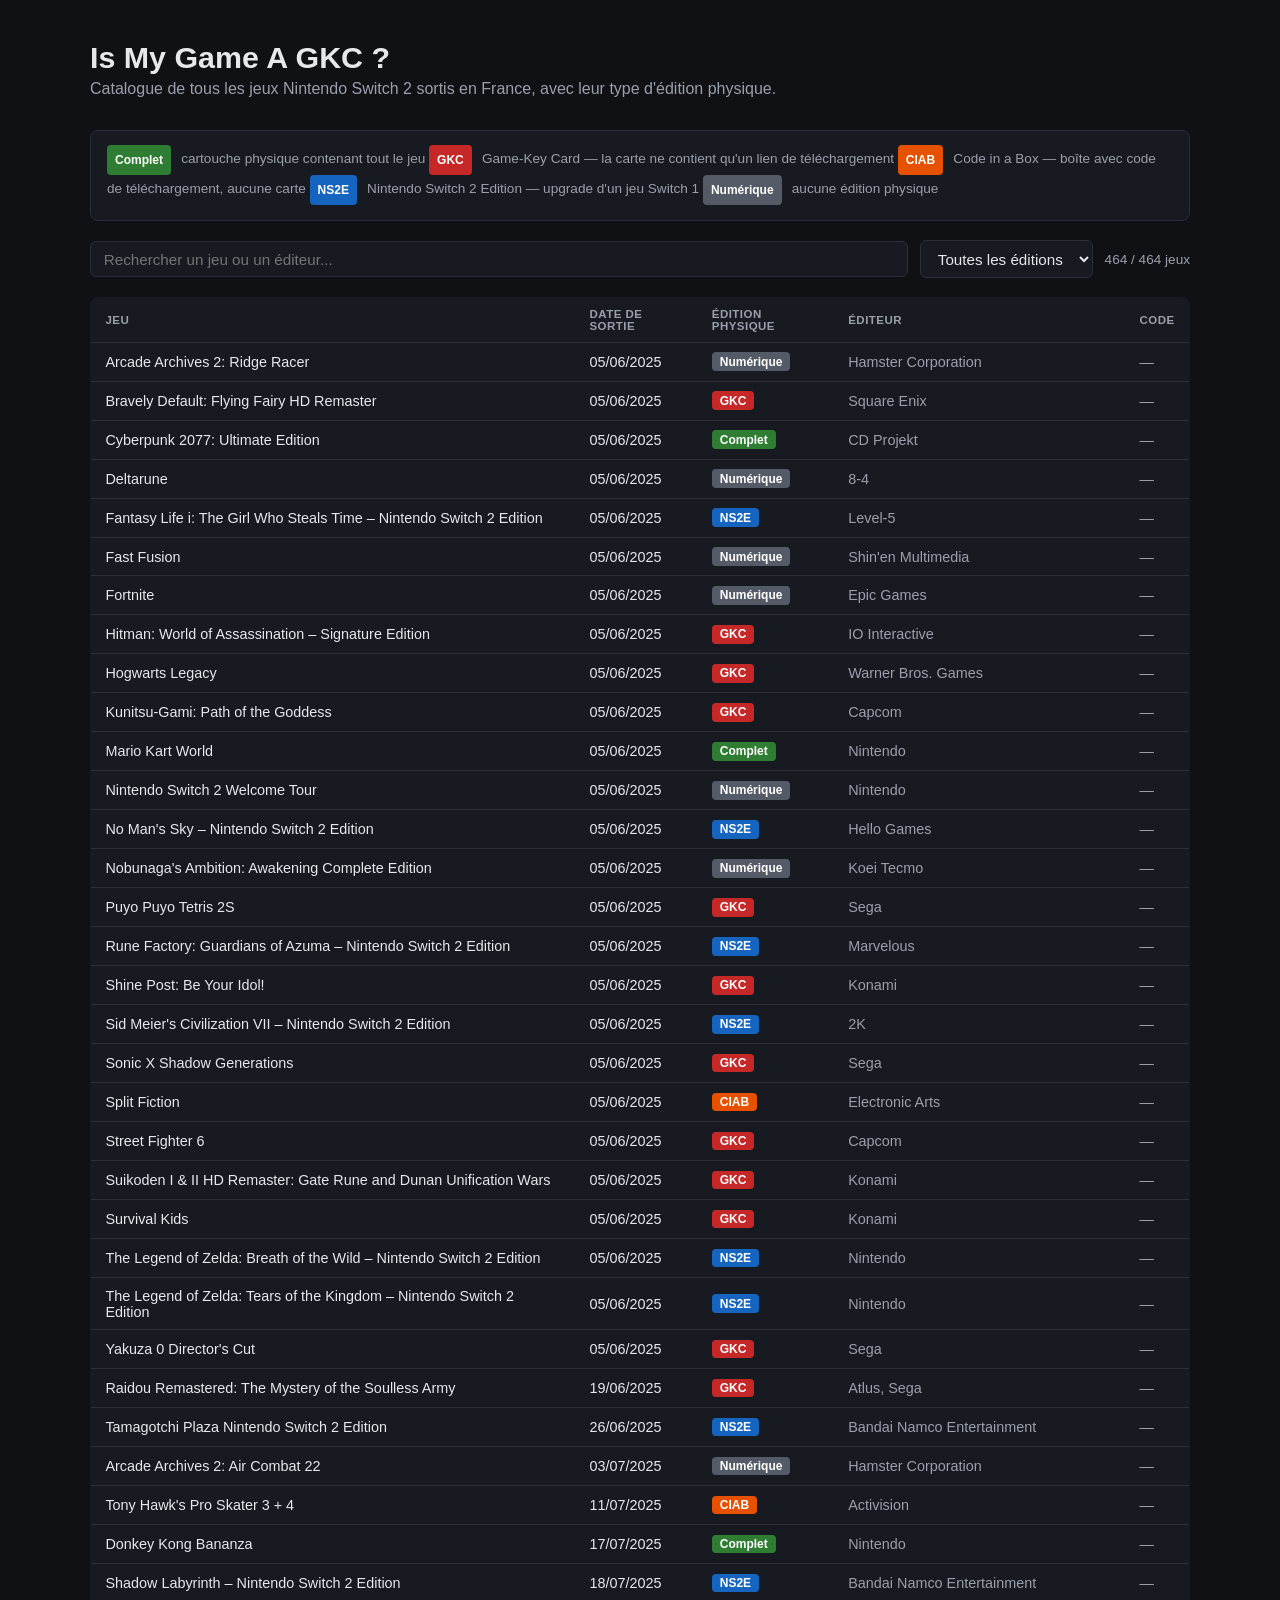
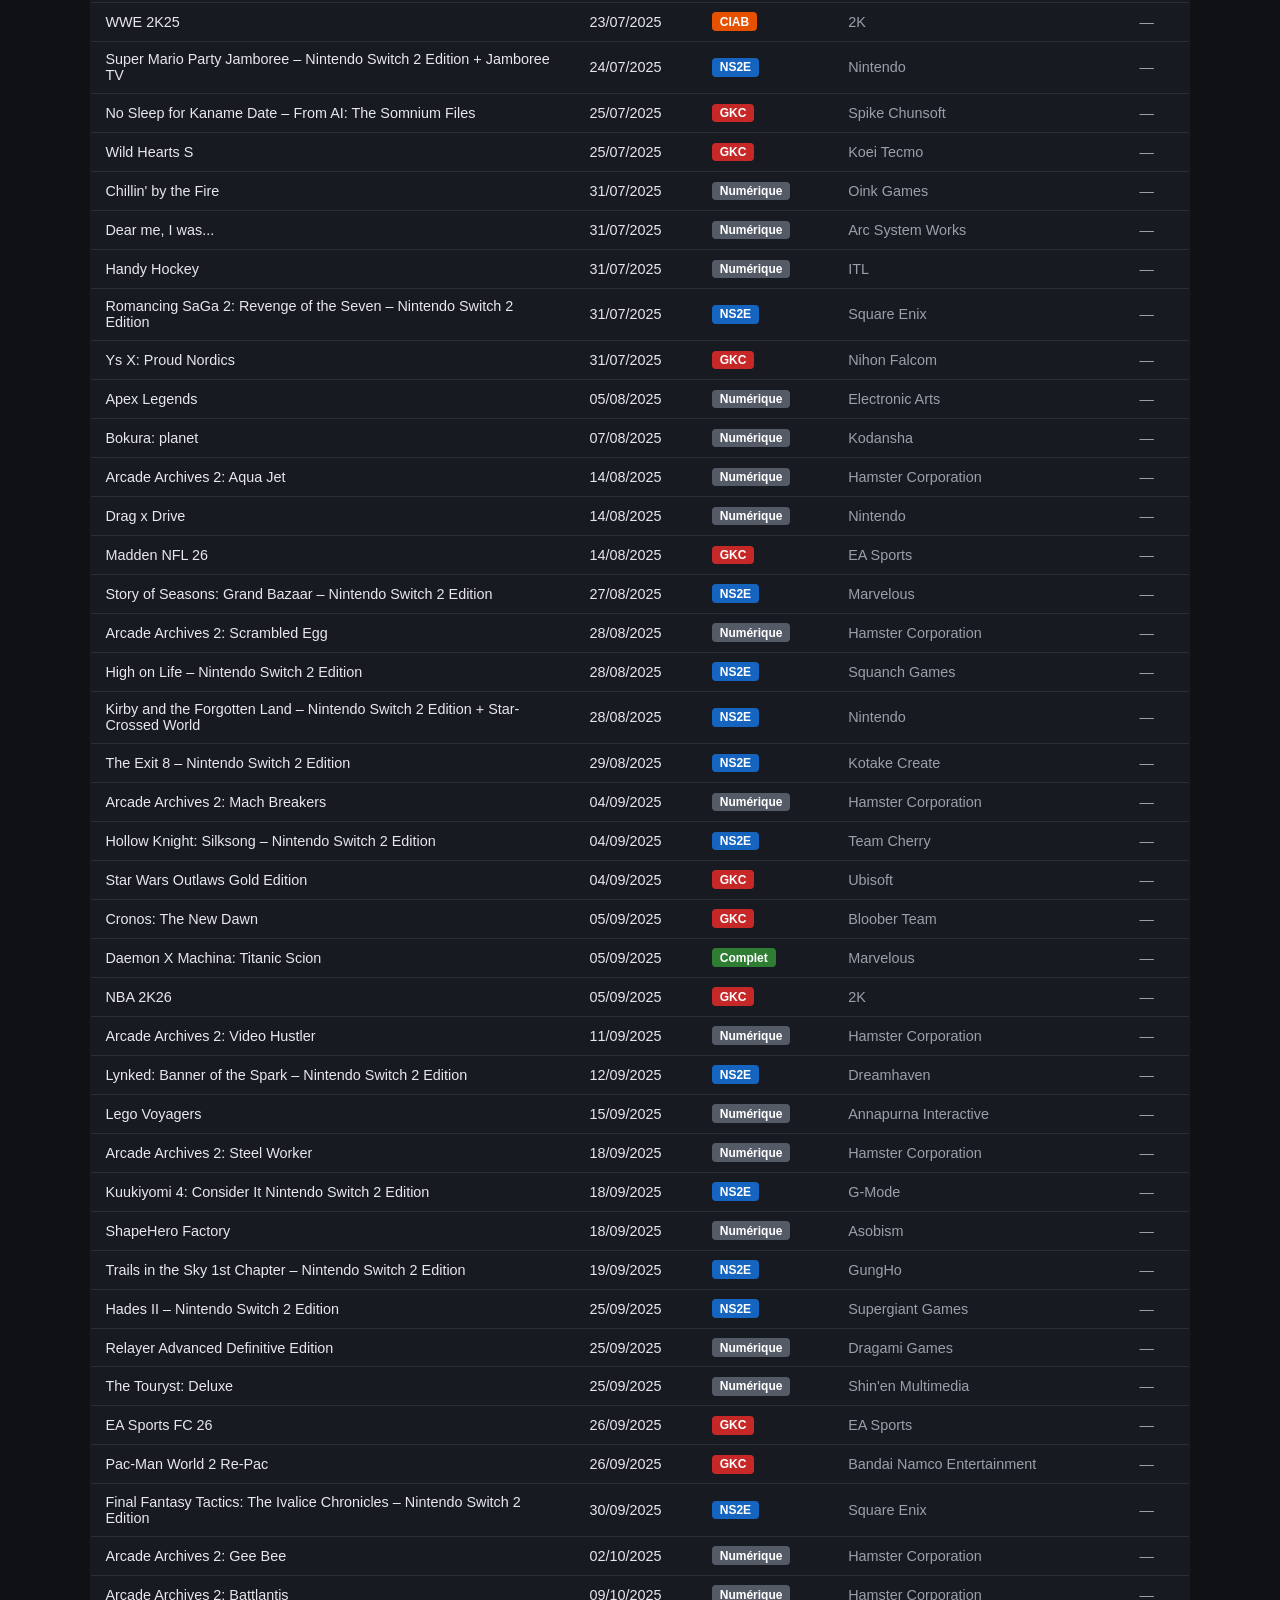
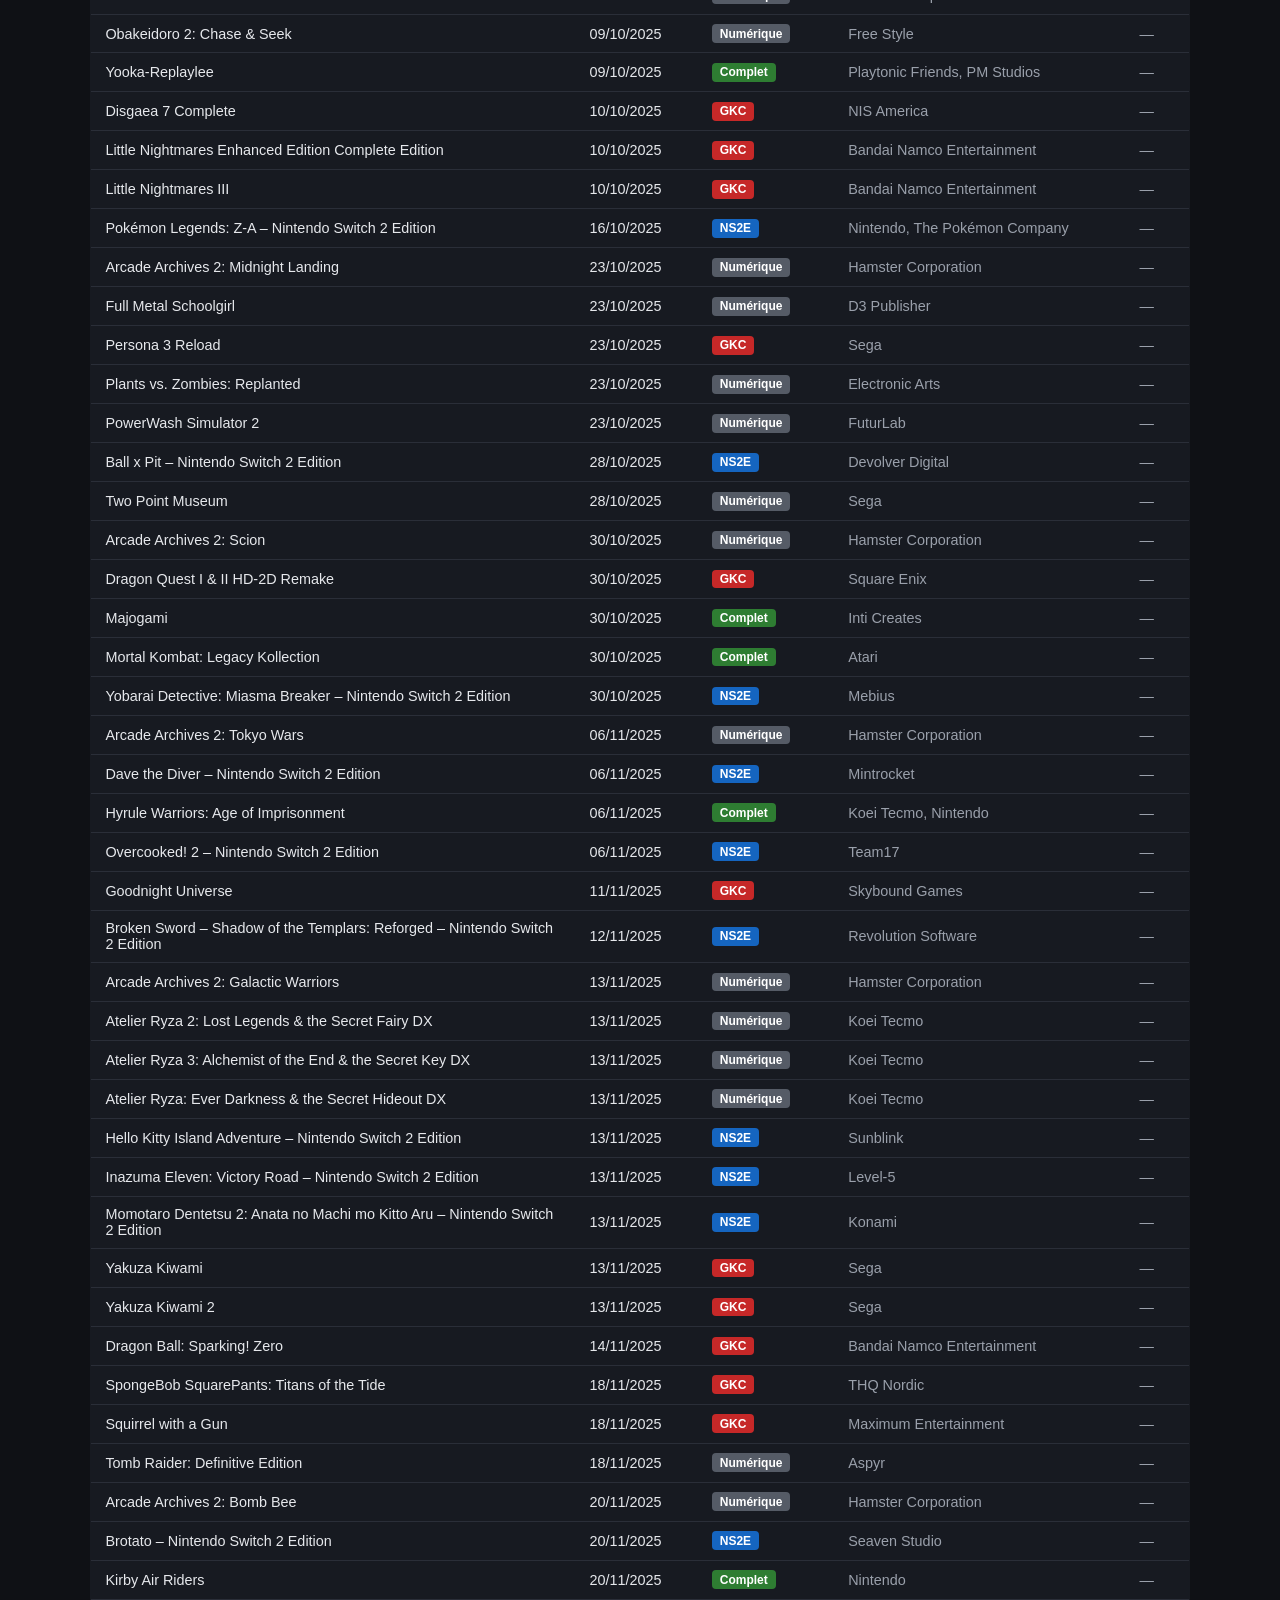
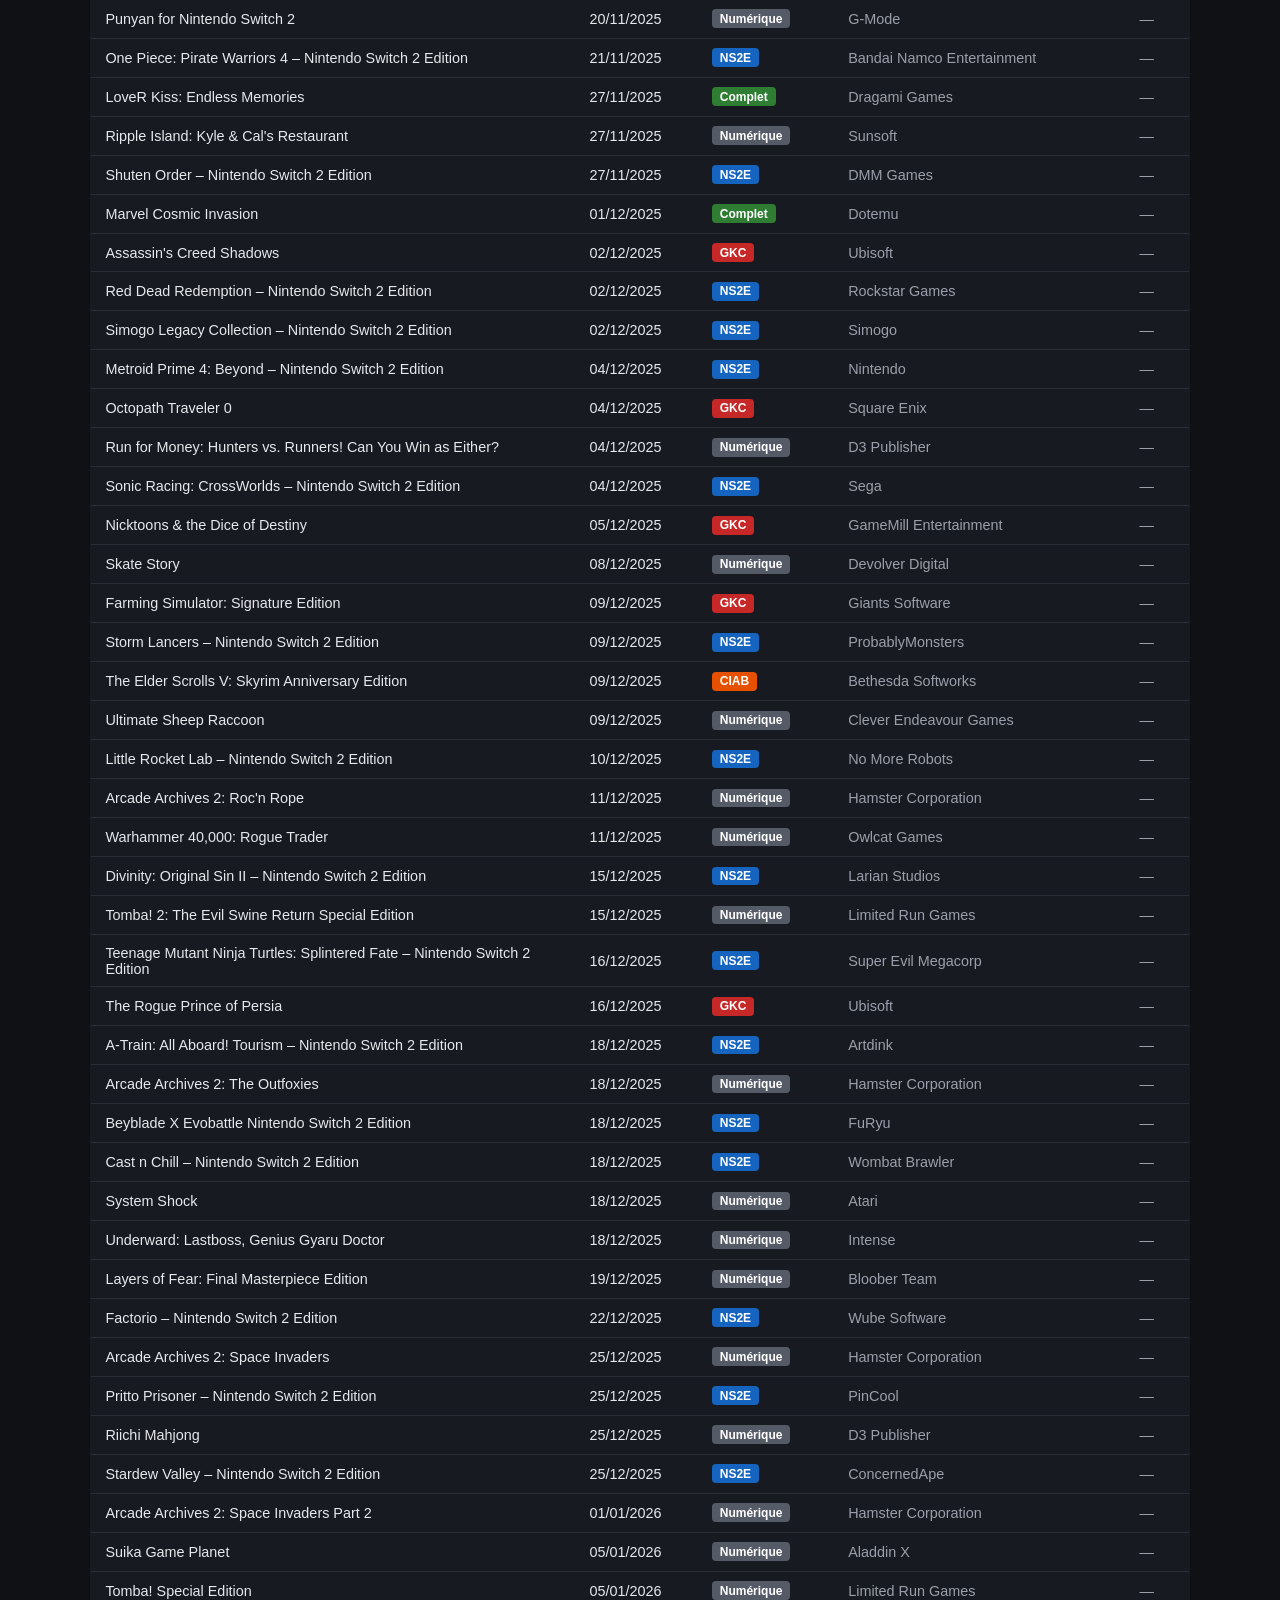
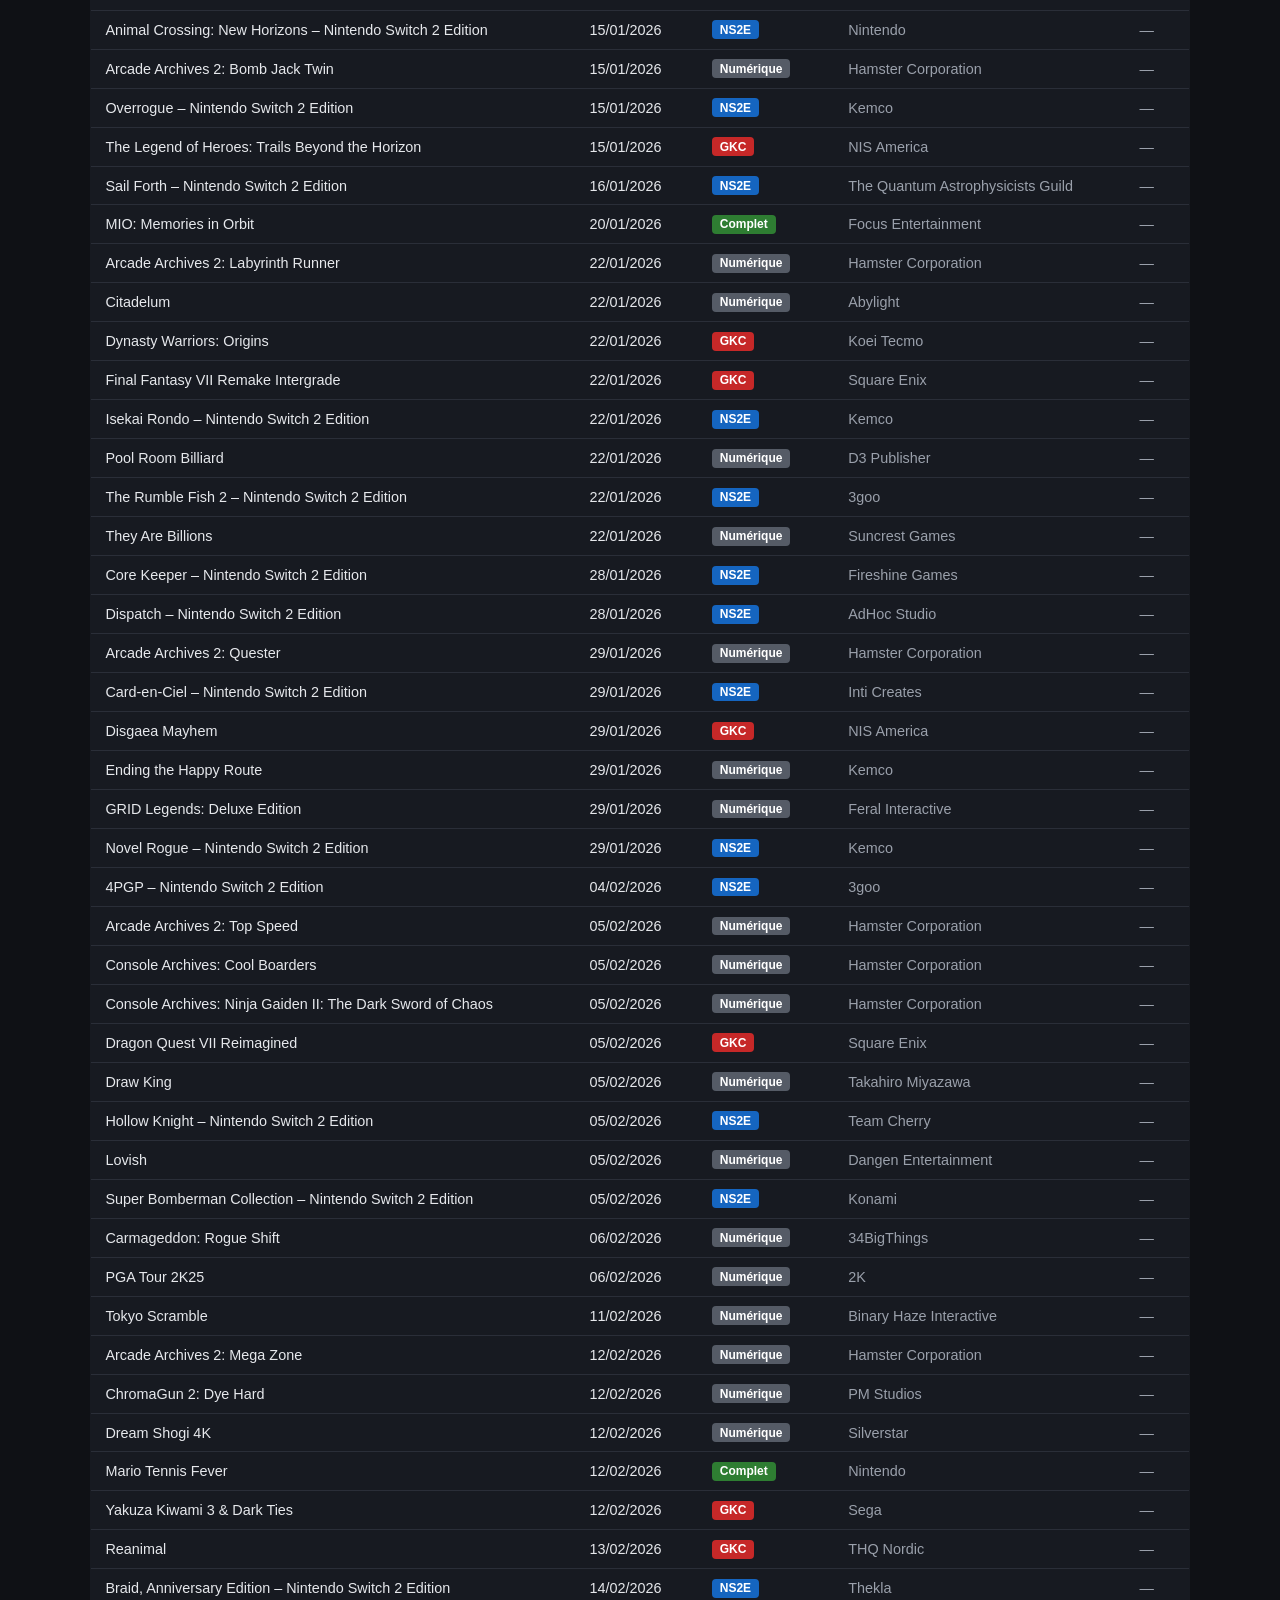
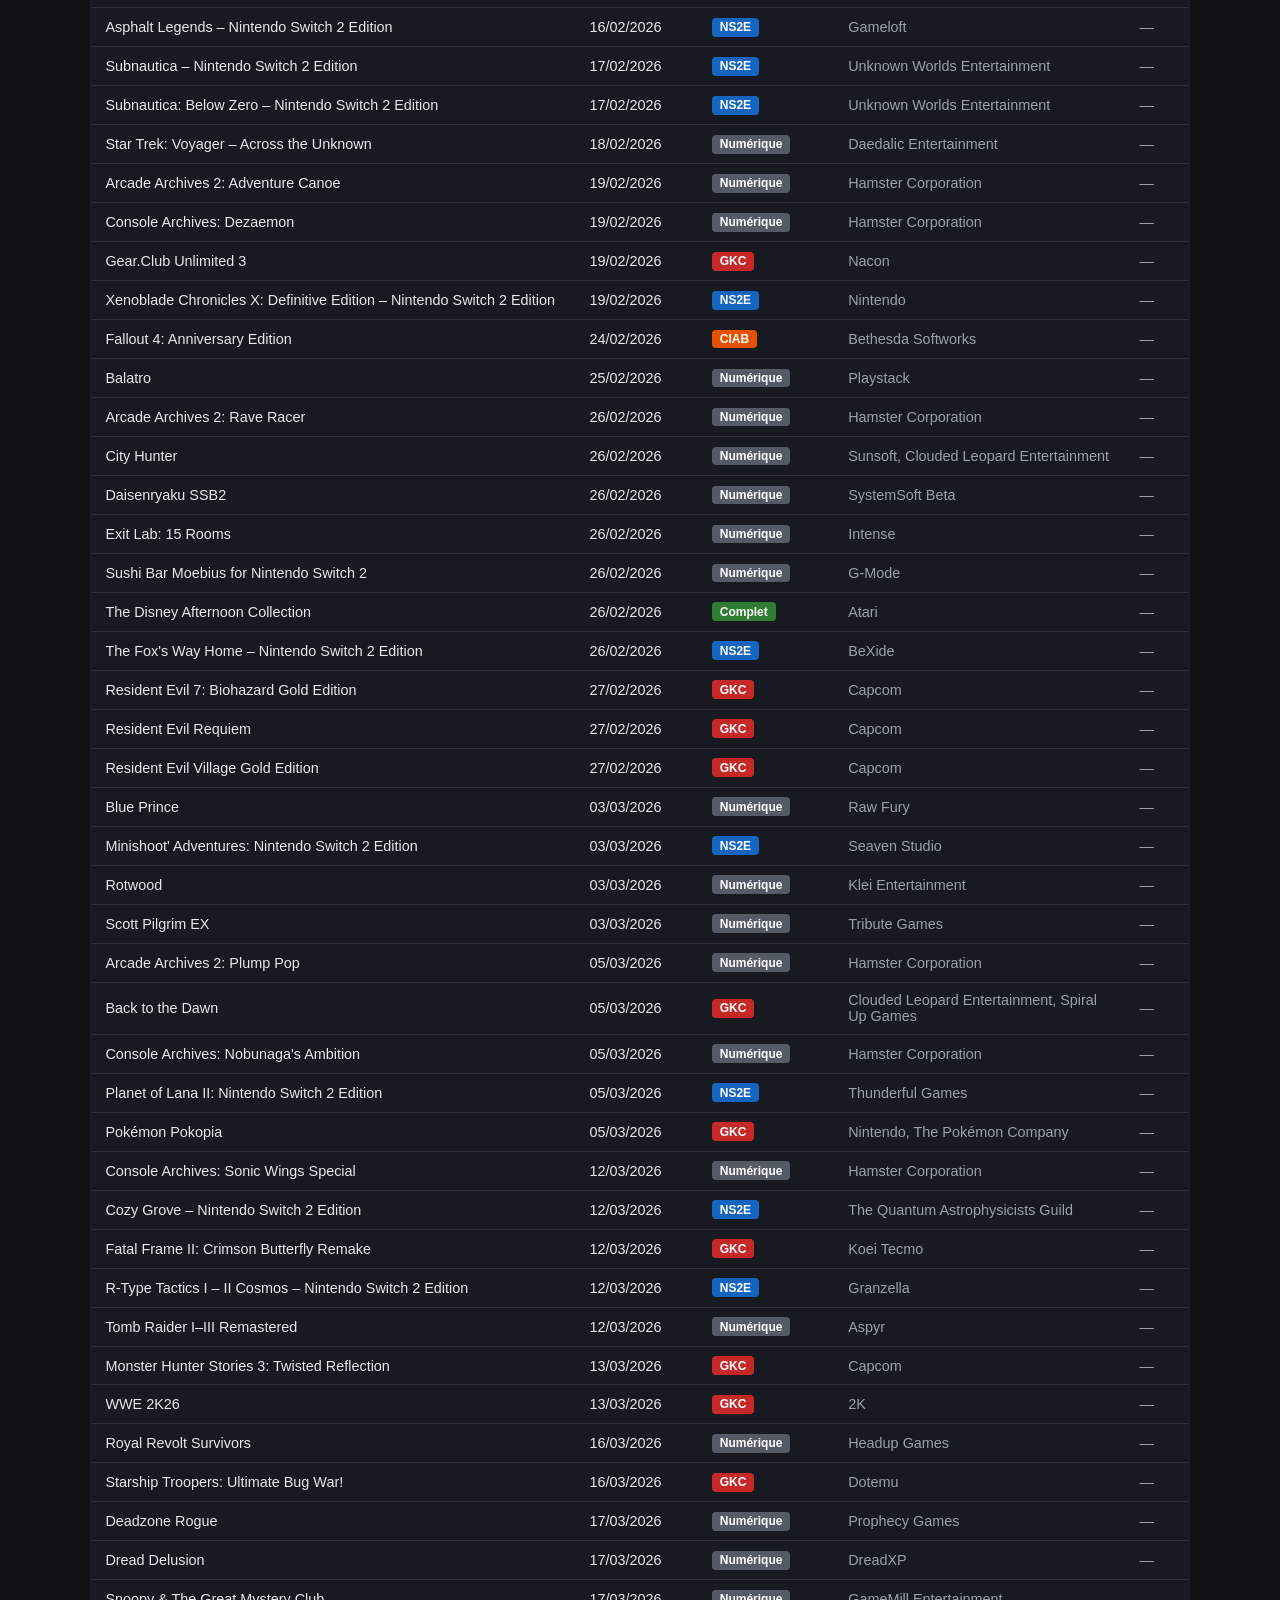
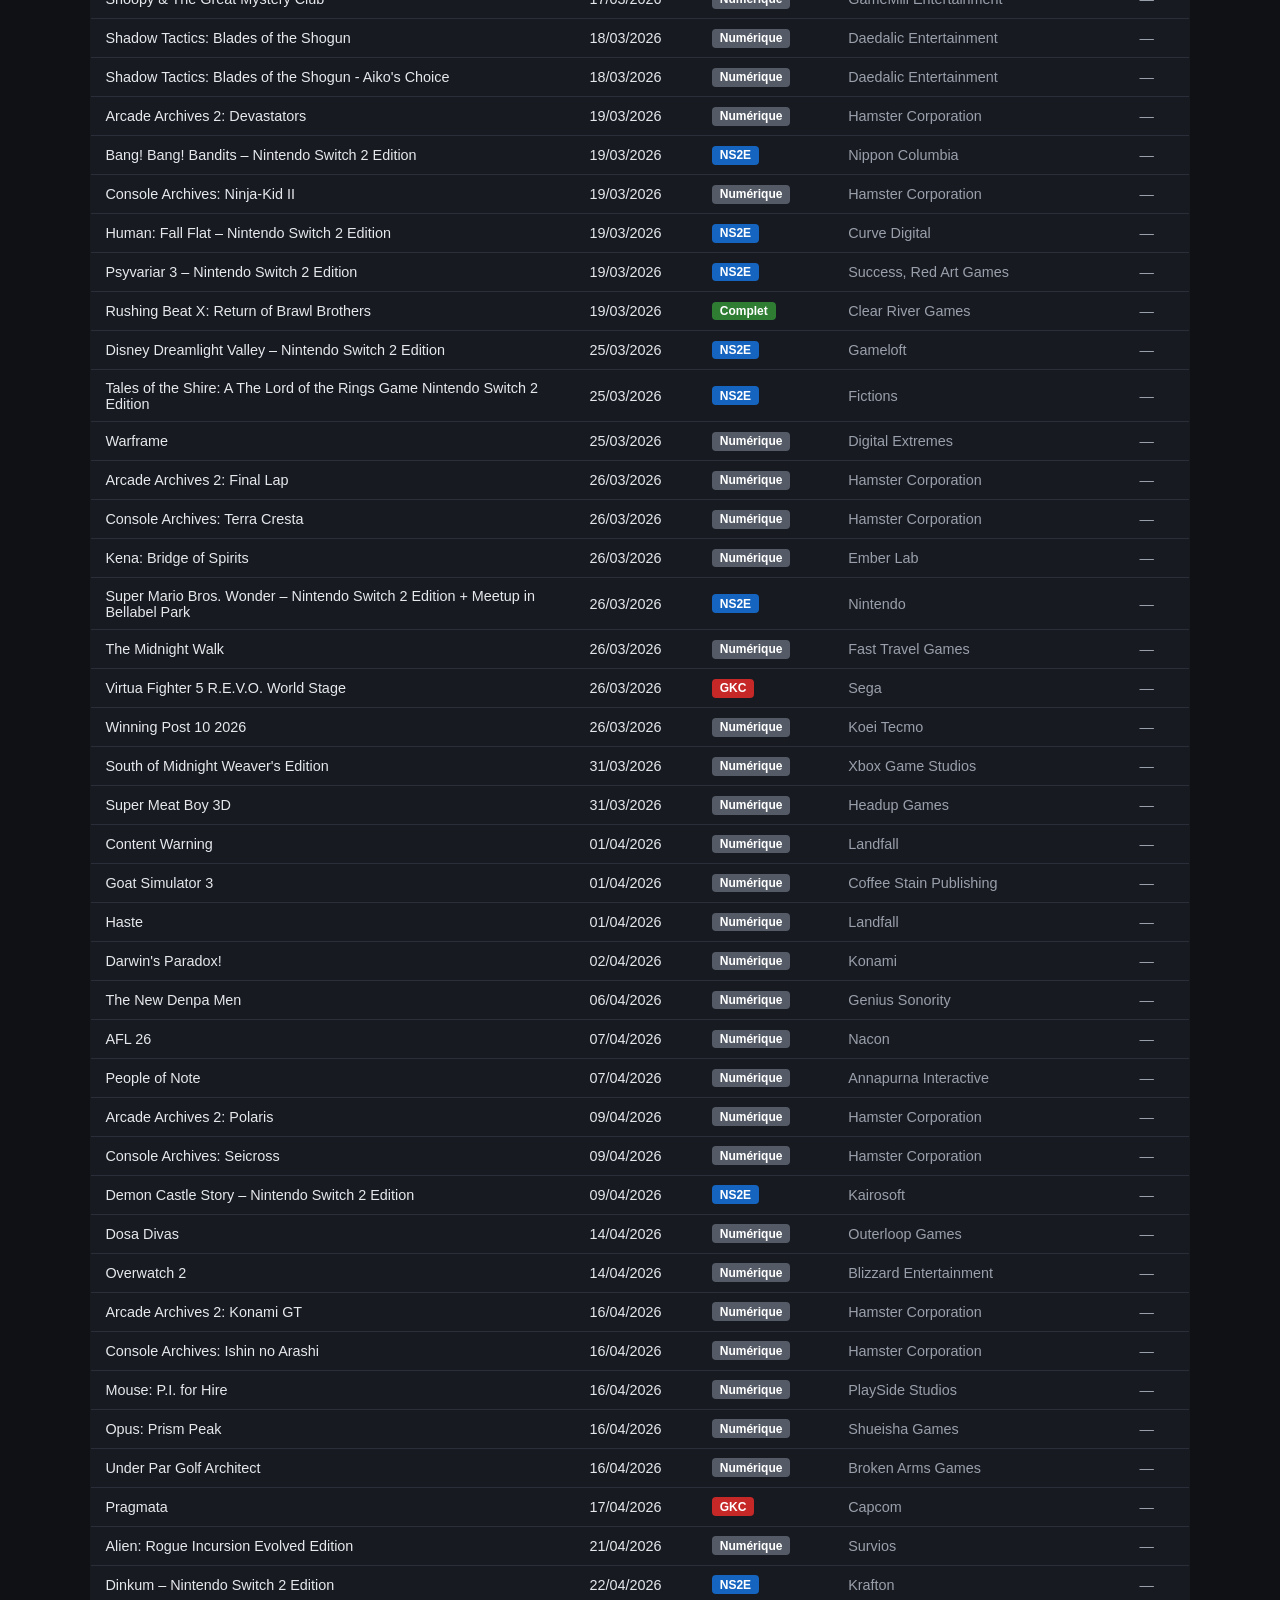
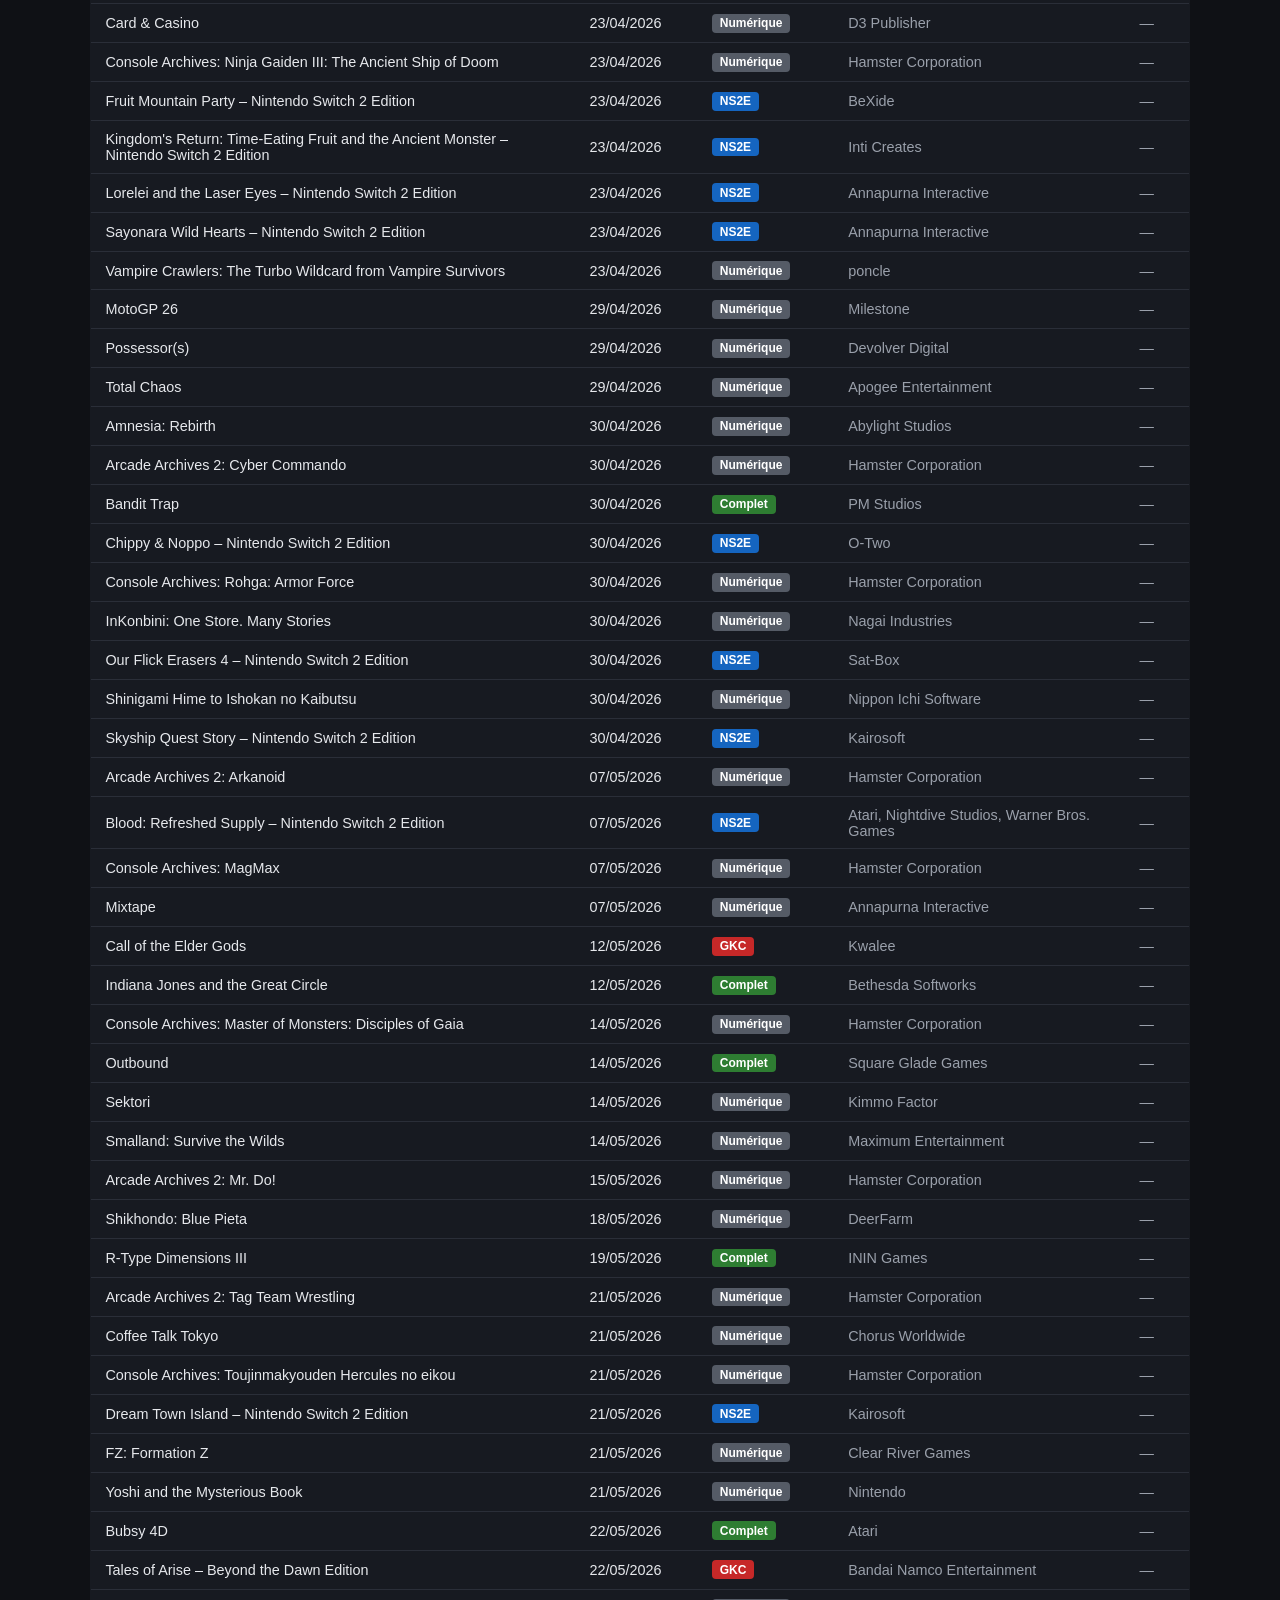
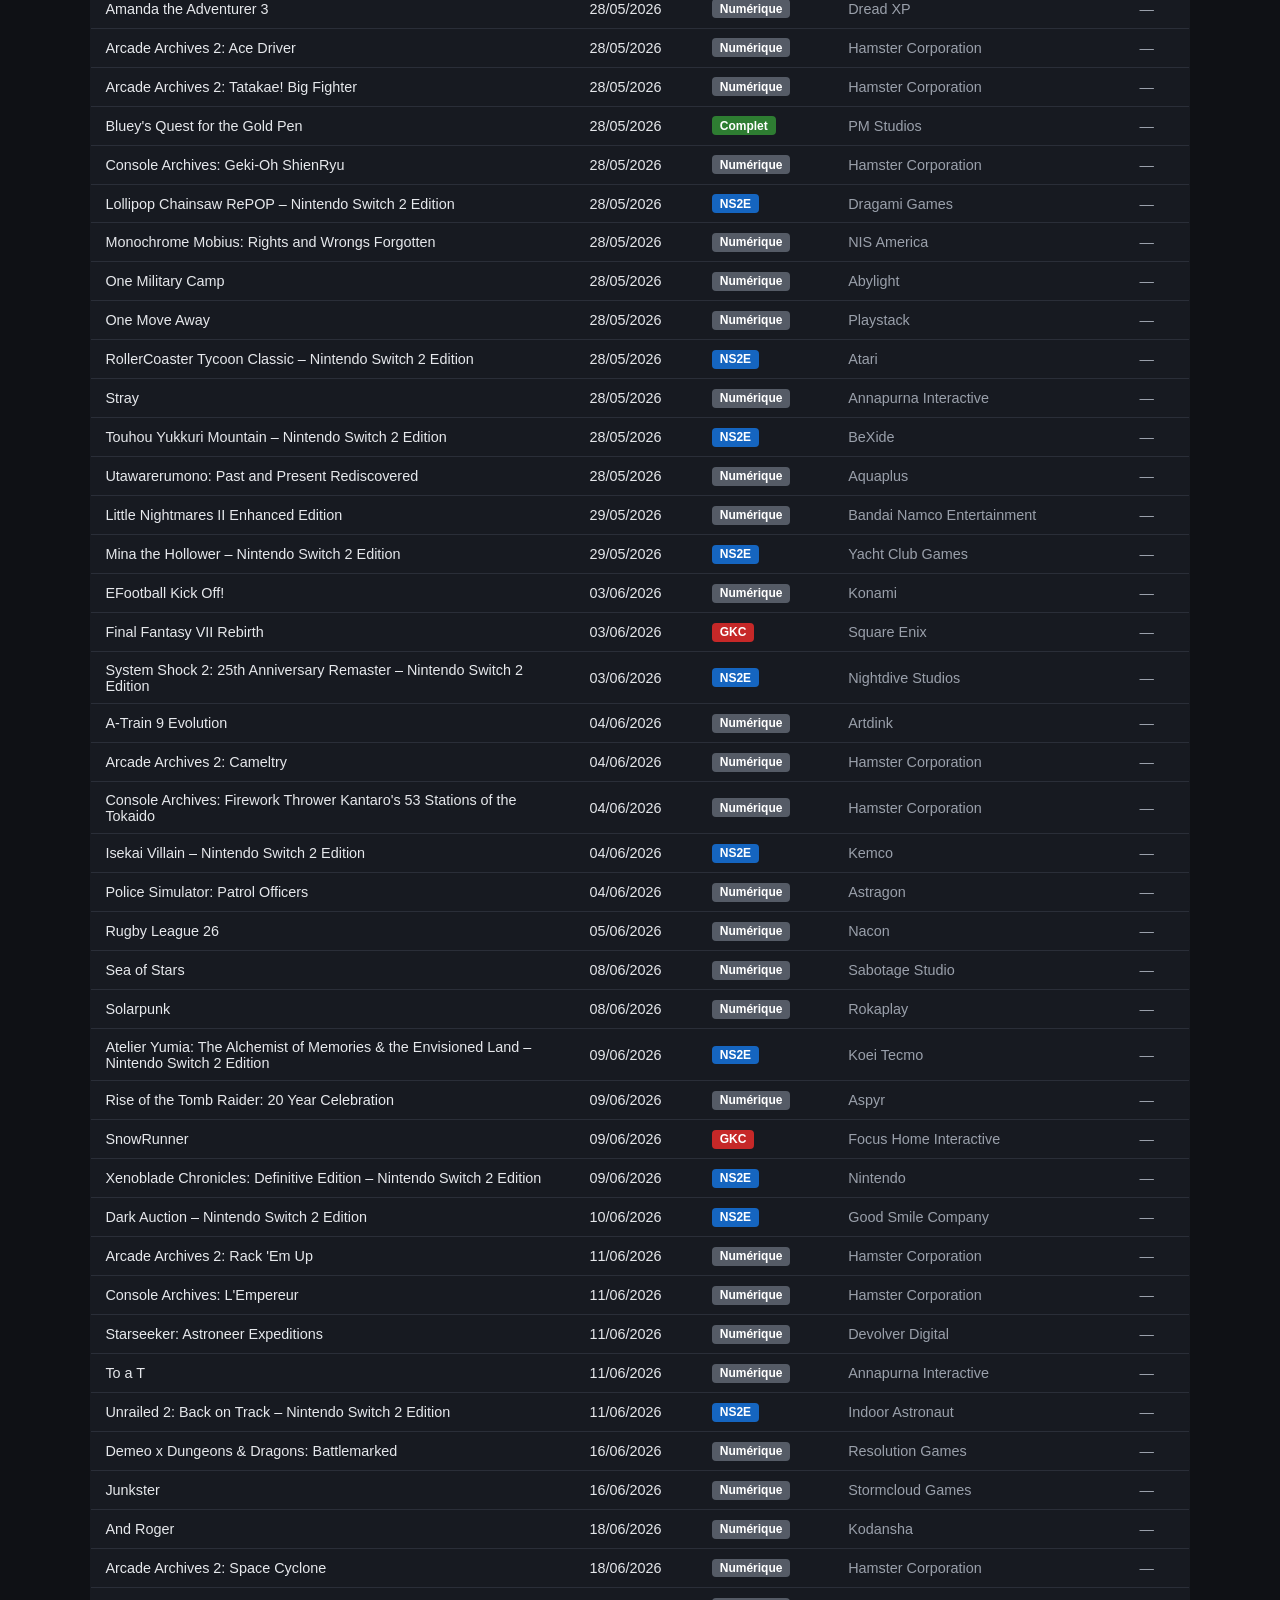
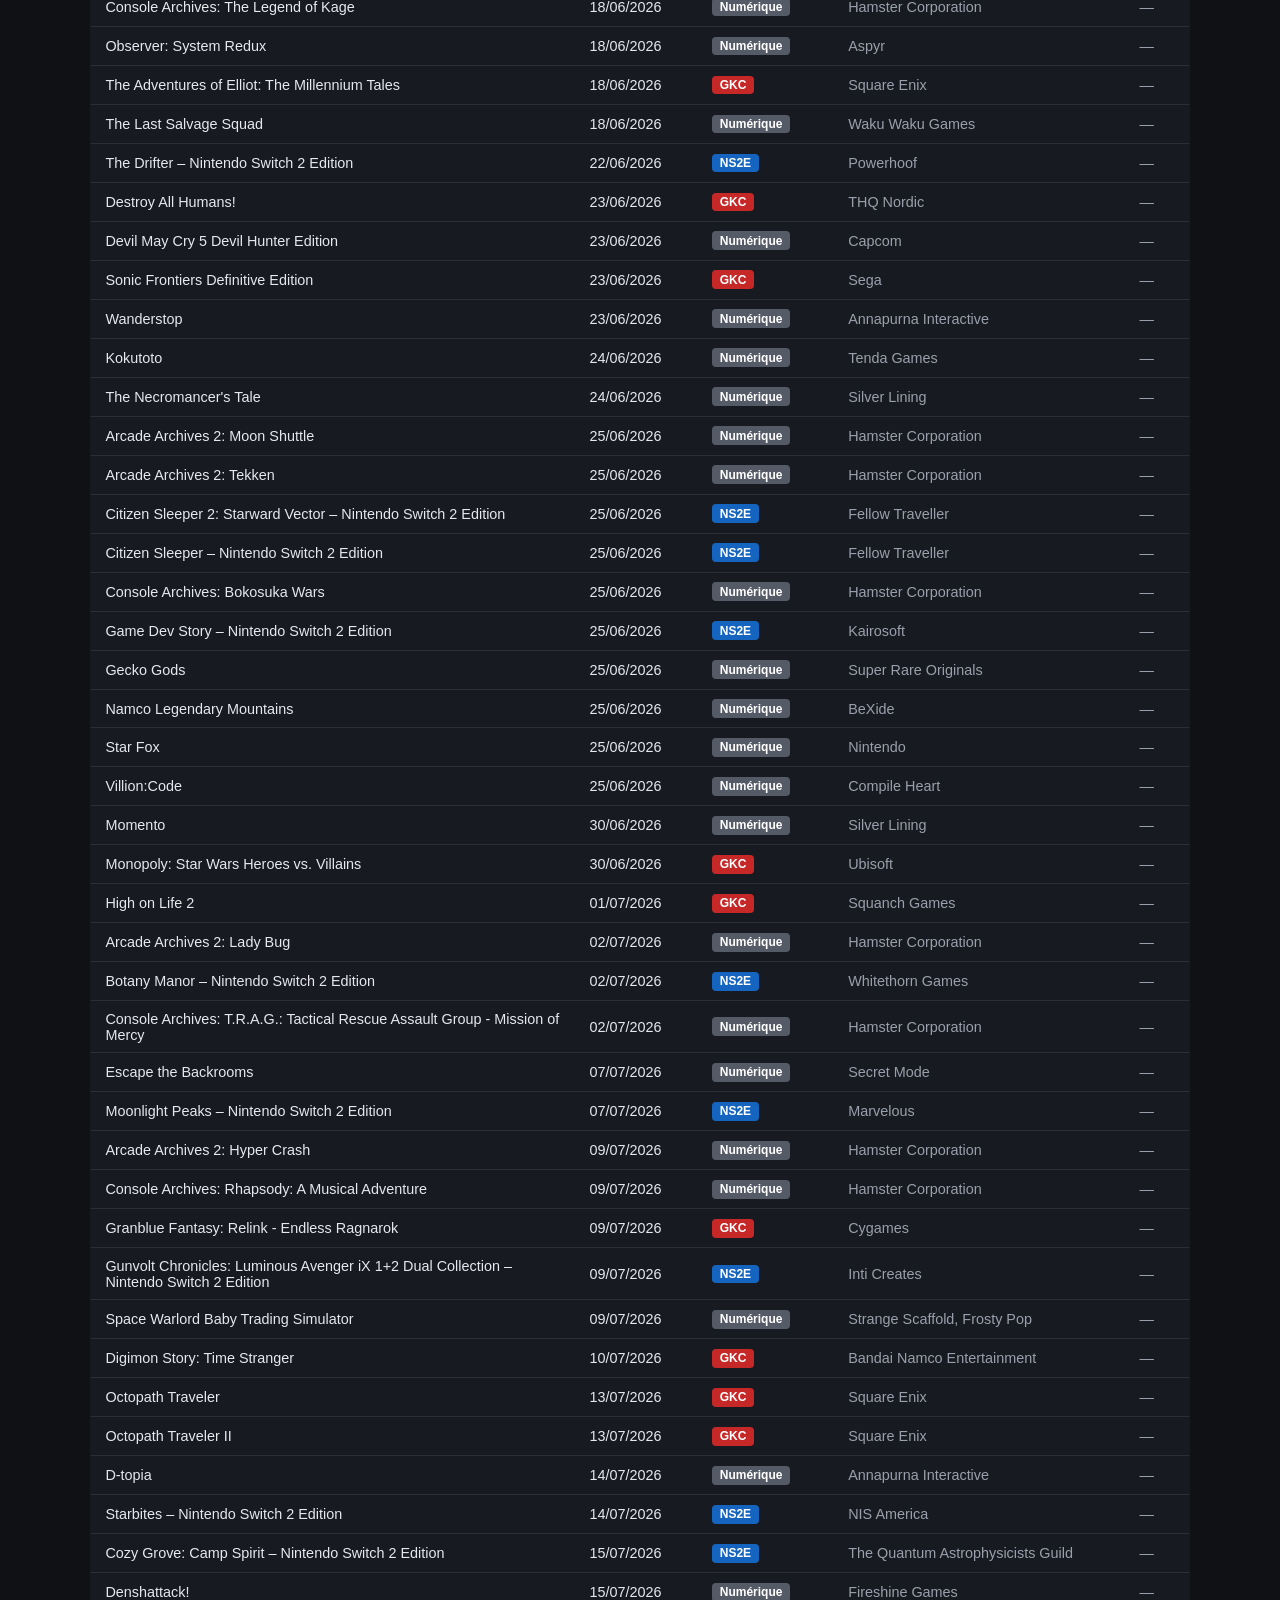
==== index.html @ 184ce8d7 "Add Switch 2 France game catalog site Static site listing all 464 Nintendo Switch 2 games released i" ====
<!DOCTYPE html>
<html lang="fr">
<head>
<meta charset="UTF-8">
<meta name="viewport" content="width=device-width, initial-scale=1.0">
<title>Is My Game A GKC ? — Catalogue Switch 2 (France)</title>
<link rel="stylesheet" href="style.css">
</head>
<body>
<header>
  <h1>Is My Game A GKC ?</h1>
  <p class="subtitle">Catalogue de tous les jeux Nintendo Switch 2 sortis en France, avec leur type d'édition physique.</p>
</header>

<section class="legend">
  <span class="badge badge-complet">Complet</span> cartouche physique contenant tout le jeu
  <span class="badge badge-gkc">GKC</span> Game-Key Card — la carte ne contient qu'un lien de téléchargement
  <span class="badge badge-ciab">CIAB</span> Code in a Box — boîte avec code de téléchargement, aucune carte
  <span class="badge badge-ns2e">NS2E</span> Nintendo Switch 2 Edition — upgrade d'un jeu Switch 1
  <span class="badge badge-numerique">Numérique</span> aucune édition physique
</section>

<section class="controls">
  <input type="search" id="search" placeholder="Rechercher un jeu ou un éditeur...">
  <select id="filter-edition">
    <option value="">Toutes les éditions</option>
    <option value="Complet">Complet</option>
    <option value="GKC">GKC</option>
    <option value="CIAB">CIAB</option>
    <option value="NS2E">NS2E</option>
    <option value="Numerique">Numérique</option>
  </select>
  <span id="result-count" class="result-count"></span>
</section>

<table id="games-table">
  <thead>
    <tr>
      <th data-key="nom">Jeu</th>
      <th data-key="date_sortie">Date de sortie</th>
      <th data-key="edition_physique">Édition physique</th>
      <th data-key="editeur">Éditeur</th>
      <th data-key="code">Code</th>
    </tr>
  </thead>
  <tbody id="games-body"></tbody>
</table>

<footer>
  <p id="meta-info"></p>
</footer>

<script src="data/games.js"></script>
<script src="app.js"></script>
</body>
</html>
---- style.css ----
:root {
  --bg: #0f1115;
  --panel: #171a21;
  --border: #2a2e38;
  --text: #e6e8ec;
  --text-dim: #9aa0ab;
  --accent: #e60012;
}

* { box-sizing: border-box; }

body {
  margin: 0;
  padding: 0 1.5rem 3rem;
  background: var(--bg);
  color: var(--text);
  font-family: -apple-system, BlinkMacSystemFont, "Segoe UI", Roboto, sans-serif;
}

header {
  max-width: 1100px;
  margin: 0 auto;
  padding: 2.5rem 0 1rem;
}

h1 {
  margin: 0 0 0.3rem;
  font-size: 1.9rem;
}

.subtitle {
  color: var(--text-dim);
  margin: 0;
}

.legend {
  max-width: 1100px;
  margin: 1rem auto;
  padding: 0.9rem 1rem;
  background: var(--panel);
  border: 1px solid var(--border);
  border-radius: 8px;
  font-size: 0.85rem;
  color: var(--text-dim);
  line-height: 2.1;
}

.badge {
  display: inline-block;
  font-size: 0.75rem;
  font-weight: 600;
  padding: 0.15rem 0.5rem;
  border-radius: 4px;
  margin-right: 0.4rem;
  color: #fff;
}

.badge-complet { background: #2e7d32; }
.badge-gkc { background: #c62828; }
.badge-ciab { background: #e65100; }
.badge-ns2e { background: #1565c0; }
.badge-numerique { background: #555b66; }

.controls {
  max-width: 1100px;
  margin: 1.2rem auto;
  display: flex;
  gap: 0.75rem;
  align-items: center;
  flex-wrap: wrap;
}

#search {
  flex: 1;
  min-width: 220px;
  padding: 0.55rem 0.8rem;
  background: var(--panel);
  border: 1px solid var(--border);
  border-radius: 6px;
  color: var(--text);
  font-size: 0.95rem;
}

#filter-edition {
  padding: 0.55rem 0.8rem;
  background: var(--panel);
  border: 1px solid var(--border);
  border-radius: 6px;
  color: var(--text);
  font-size: 0.95rem;
}

.result-count {
  color: var(--text-dim);
  font-size: 0.85rem;
  margin-left: auto;
}

table {
  max-width: 1100px;
  margin: 0 auto;
  width: 100%;
  border-collapse: collapse;
  background: var(--panel);
  border: 1px solid var(--border);
  border-radius: 8px;
  overflow: hidden;
}

th, td {
  text-align: left;
  padding: 0.6rem 0.9rem;
  border-bottom: 1px solid var(--border);
  font-size: 0.9rem;
}

th {
  cursor: pointer;
  color: var(--text-dim);
  text-transform: uppercase;
  font-size: 0.72rem;
  letter-spacing: 0.04em;
  user-select: none;
  position: sticky;
  top: 0;
  background: var(--panel);
}

th:hover { color: var(--text); }

tbody tr:hover {
  background: rgba(255,255,255,0.03);
}

.cell-code, .cell-editeur {
  color: var(--text-dim);
}

footer {
  max-width: 1100px;
  margin: 1.5rem auto 0;
  color: var(--text-dim);
  font-size: 0.78rem;
  line-height: 1.6;
}

@media (max-width: 700px) {
  .cell-editeur, th[data-key="editeur"] { display: none; }
}
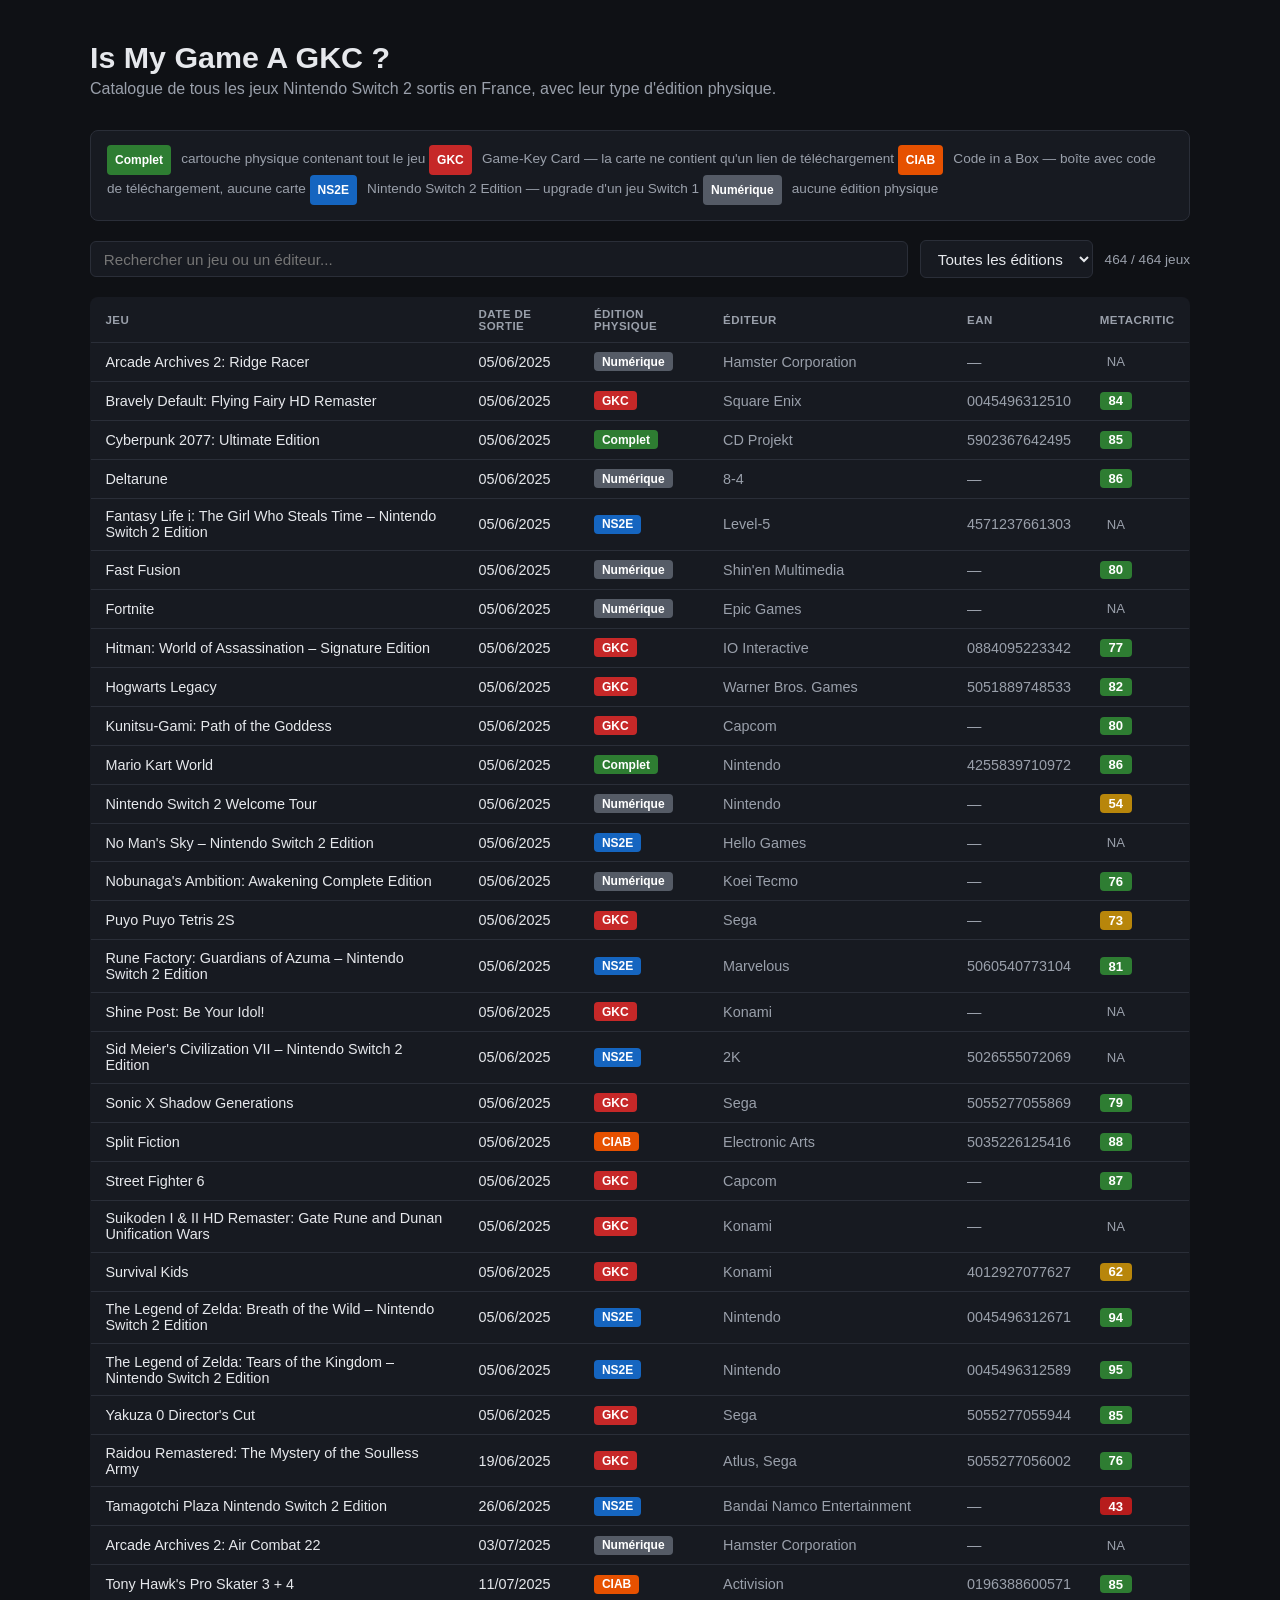
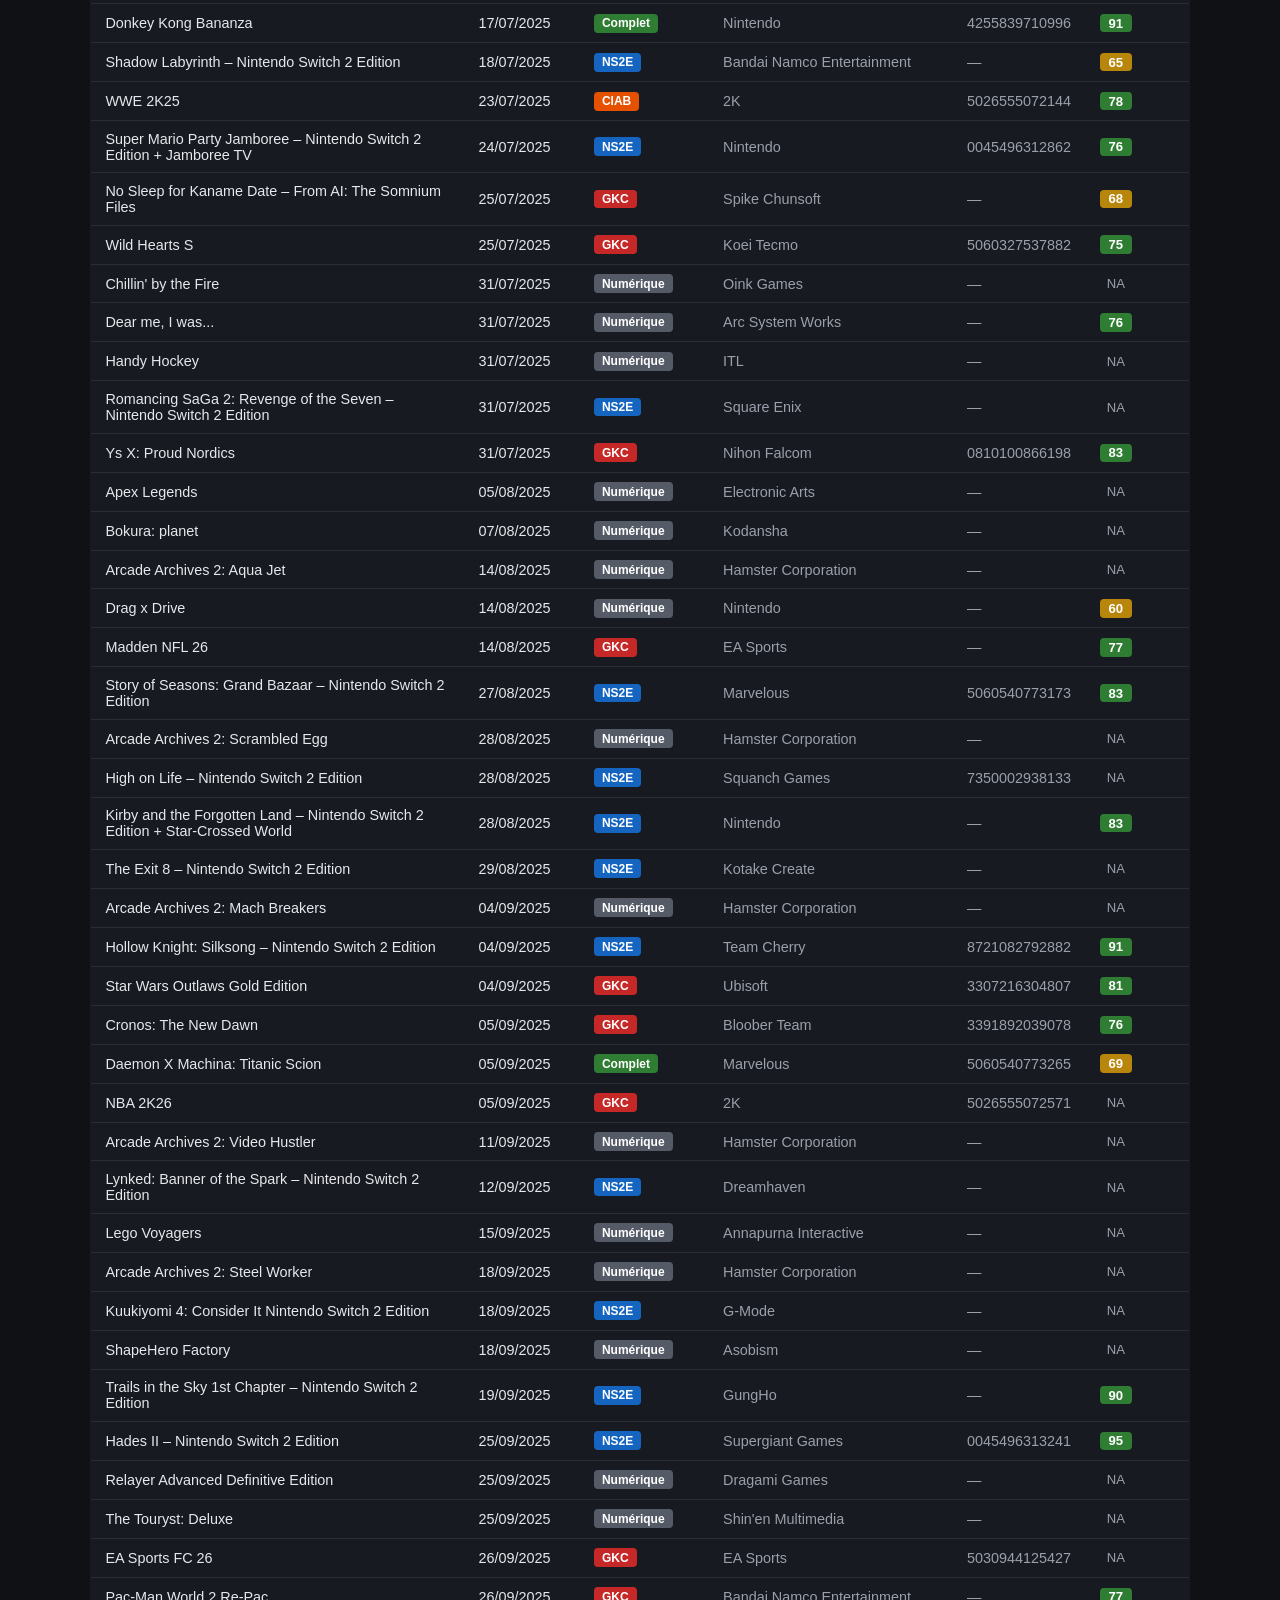
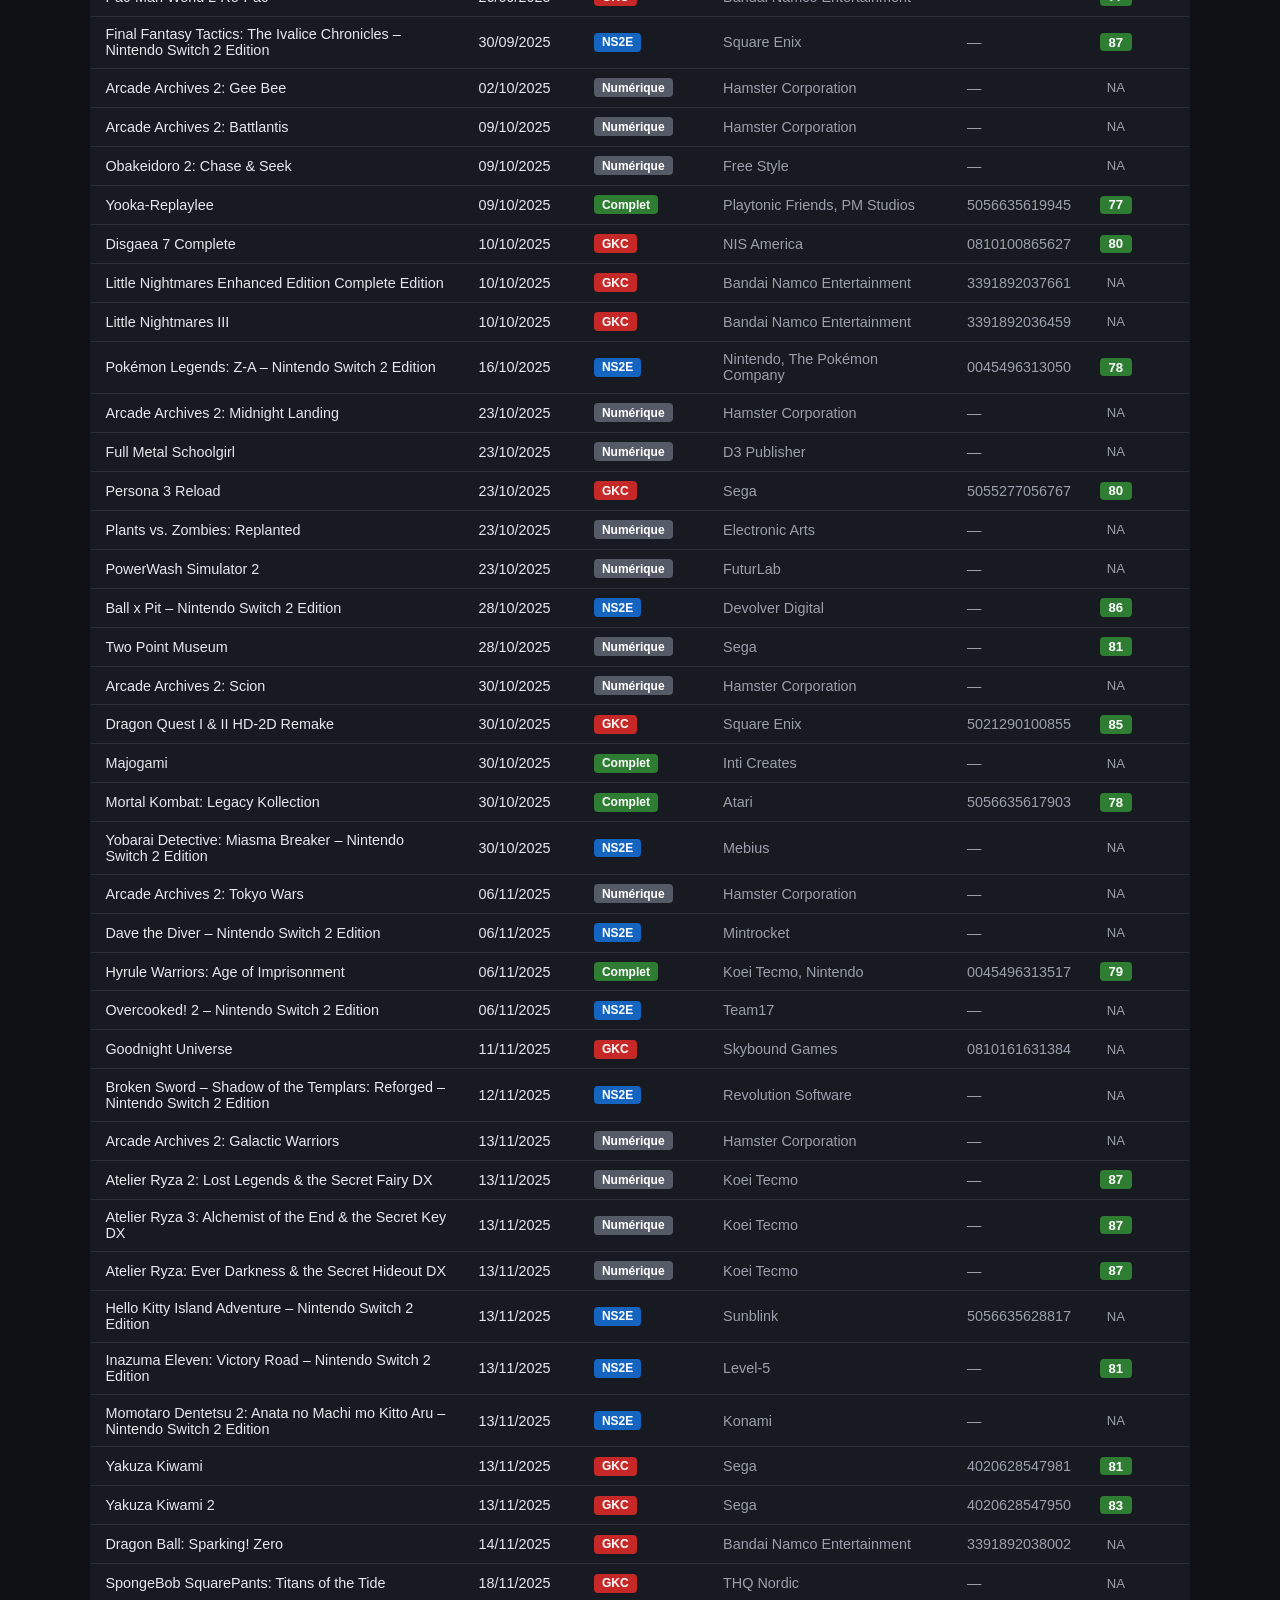
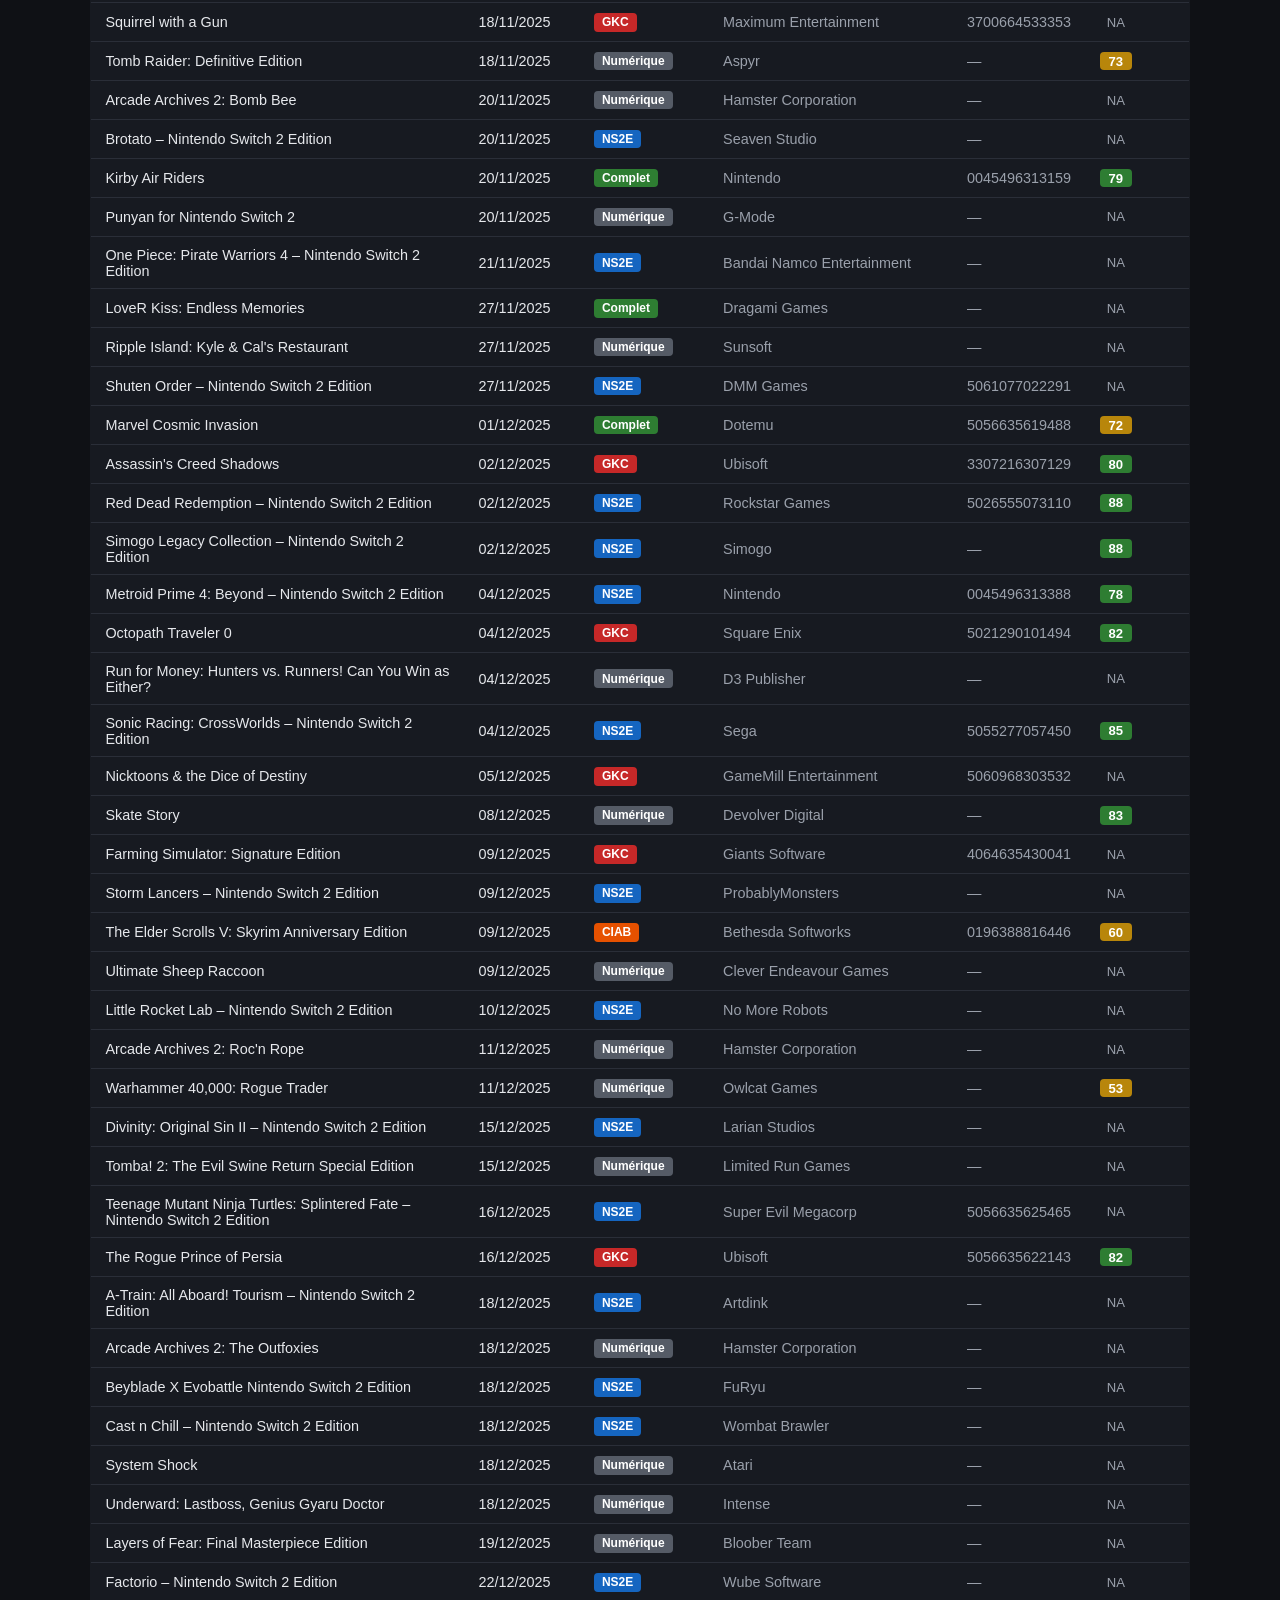
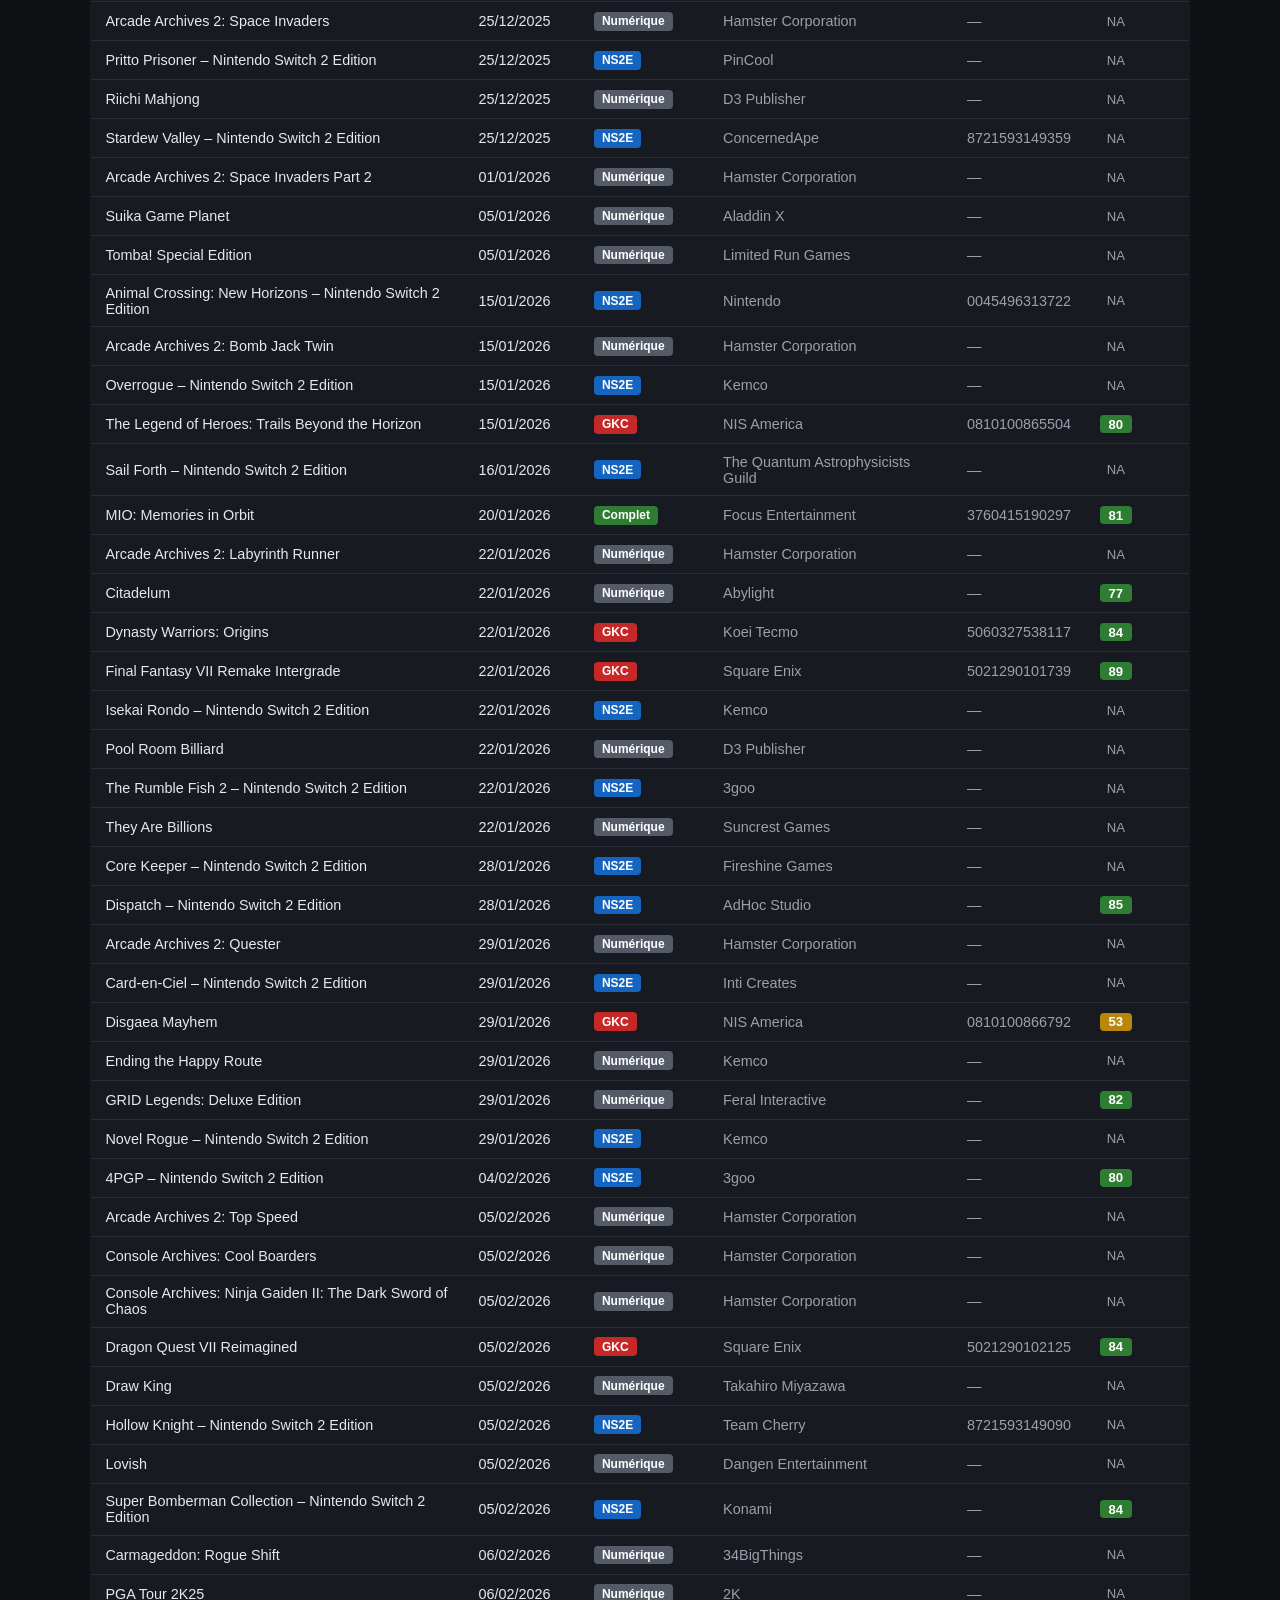
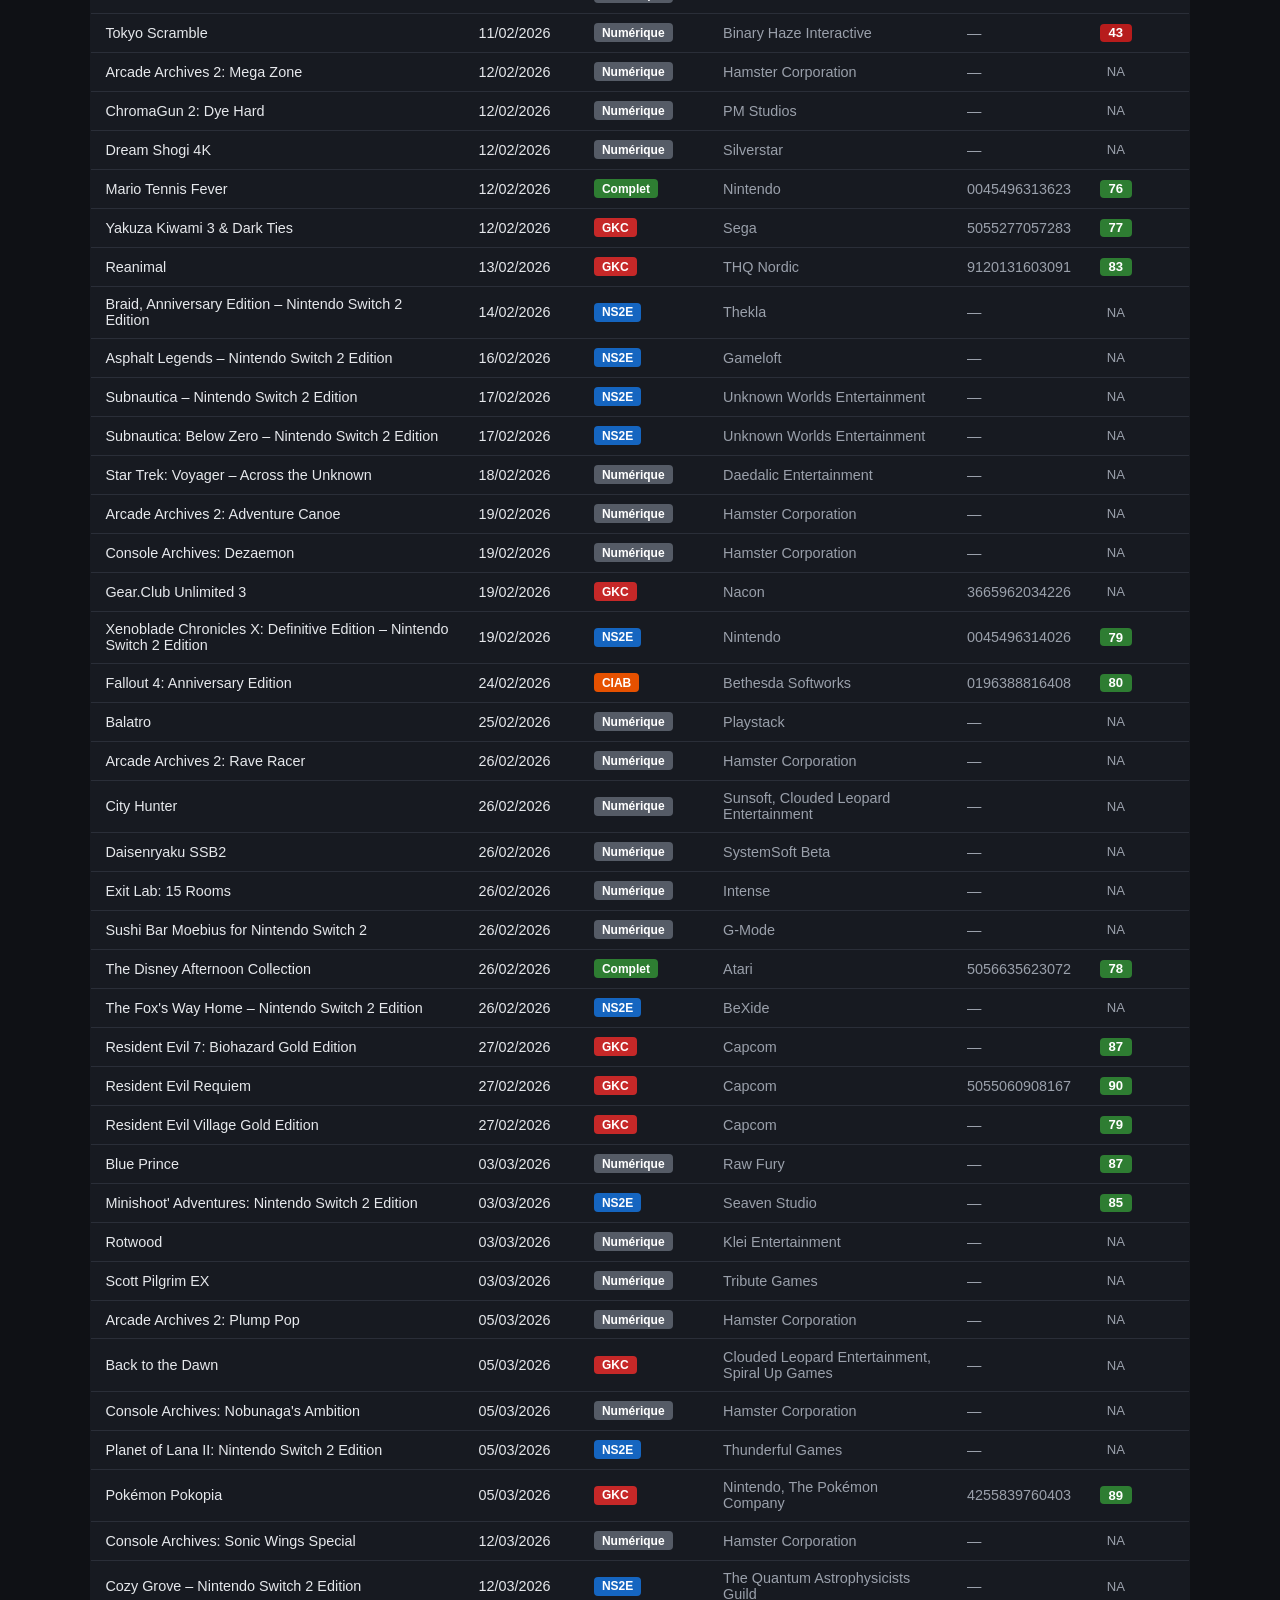
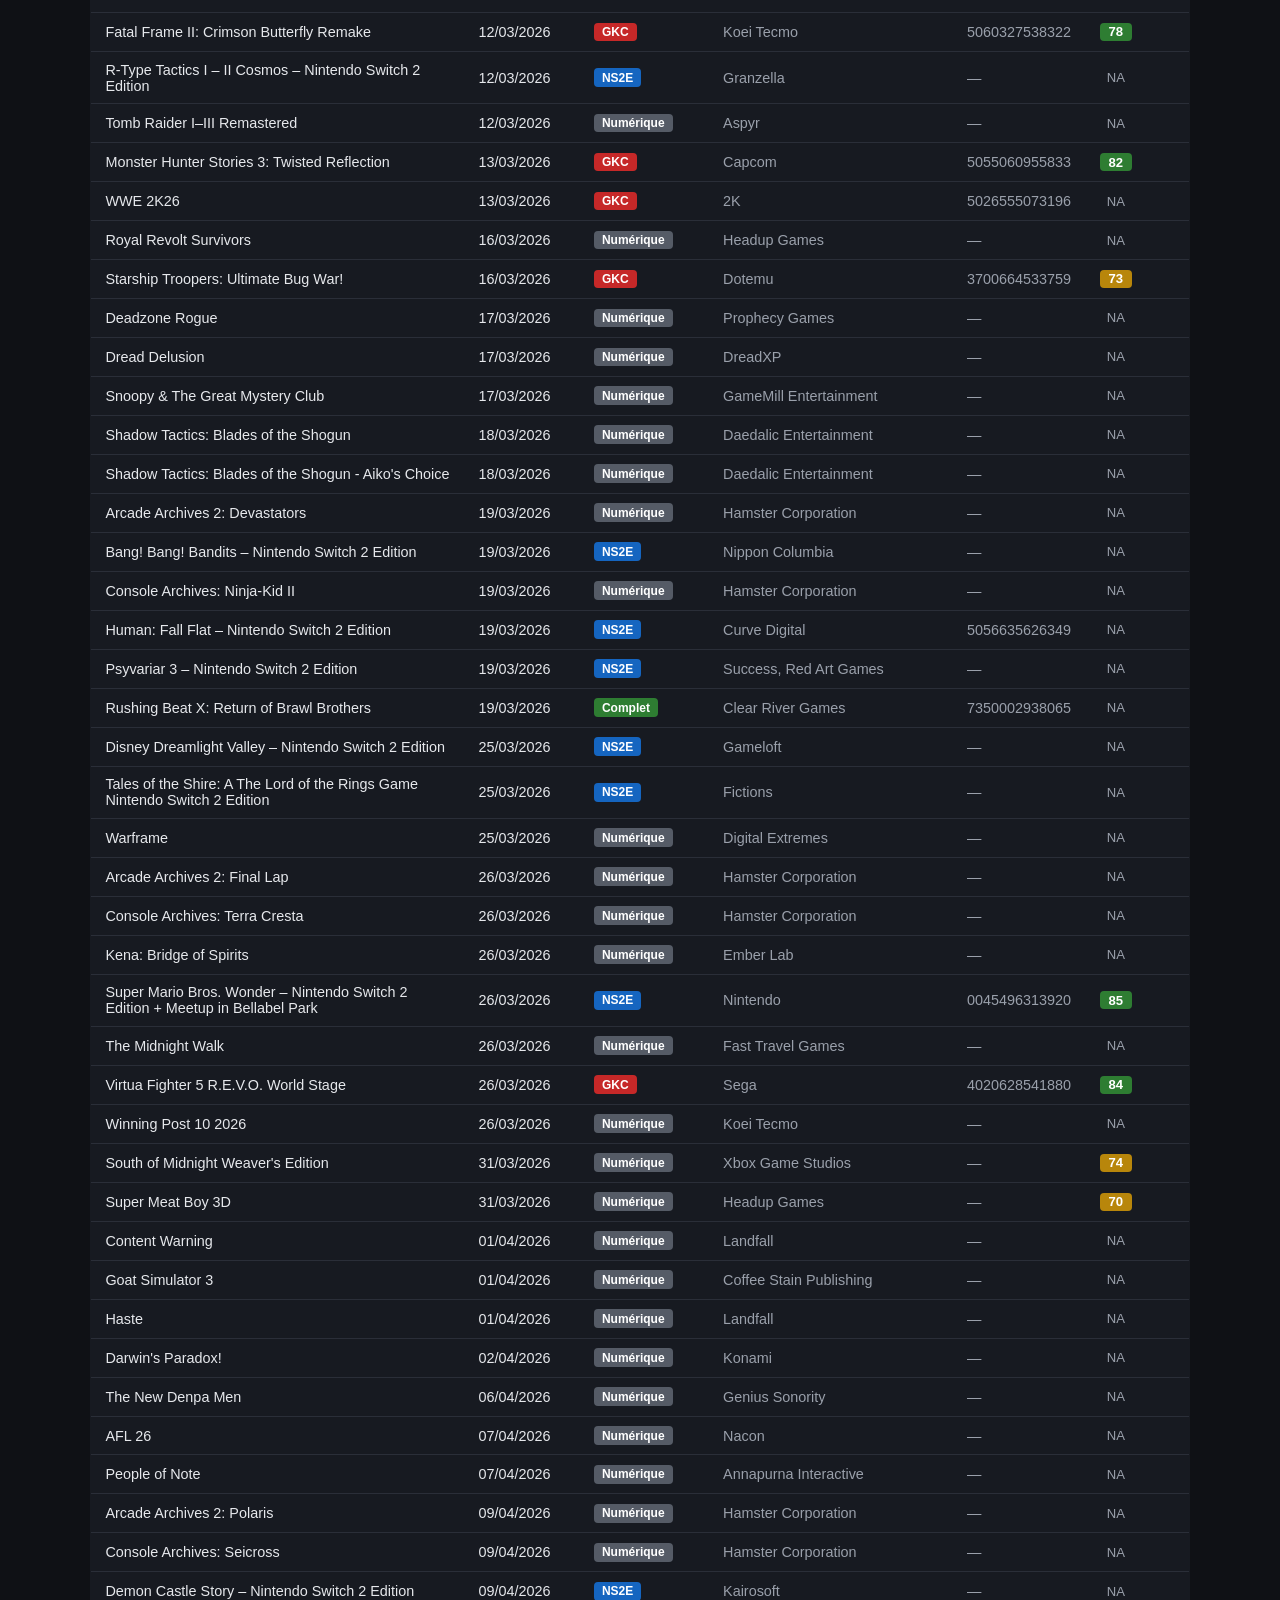
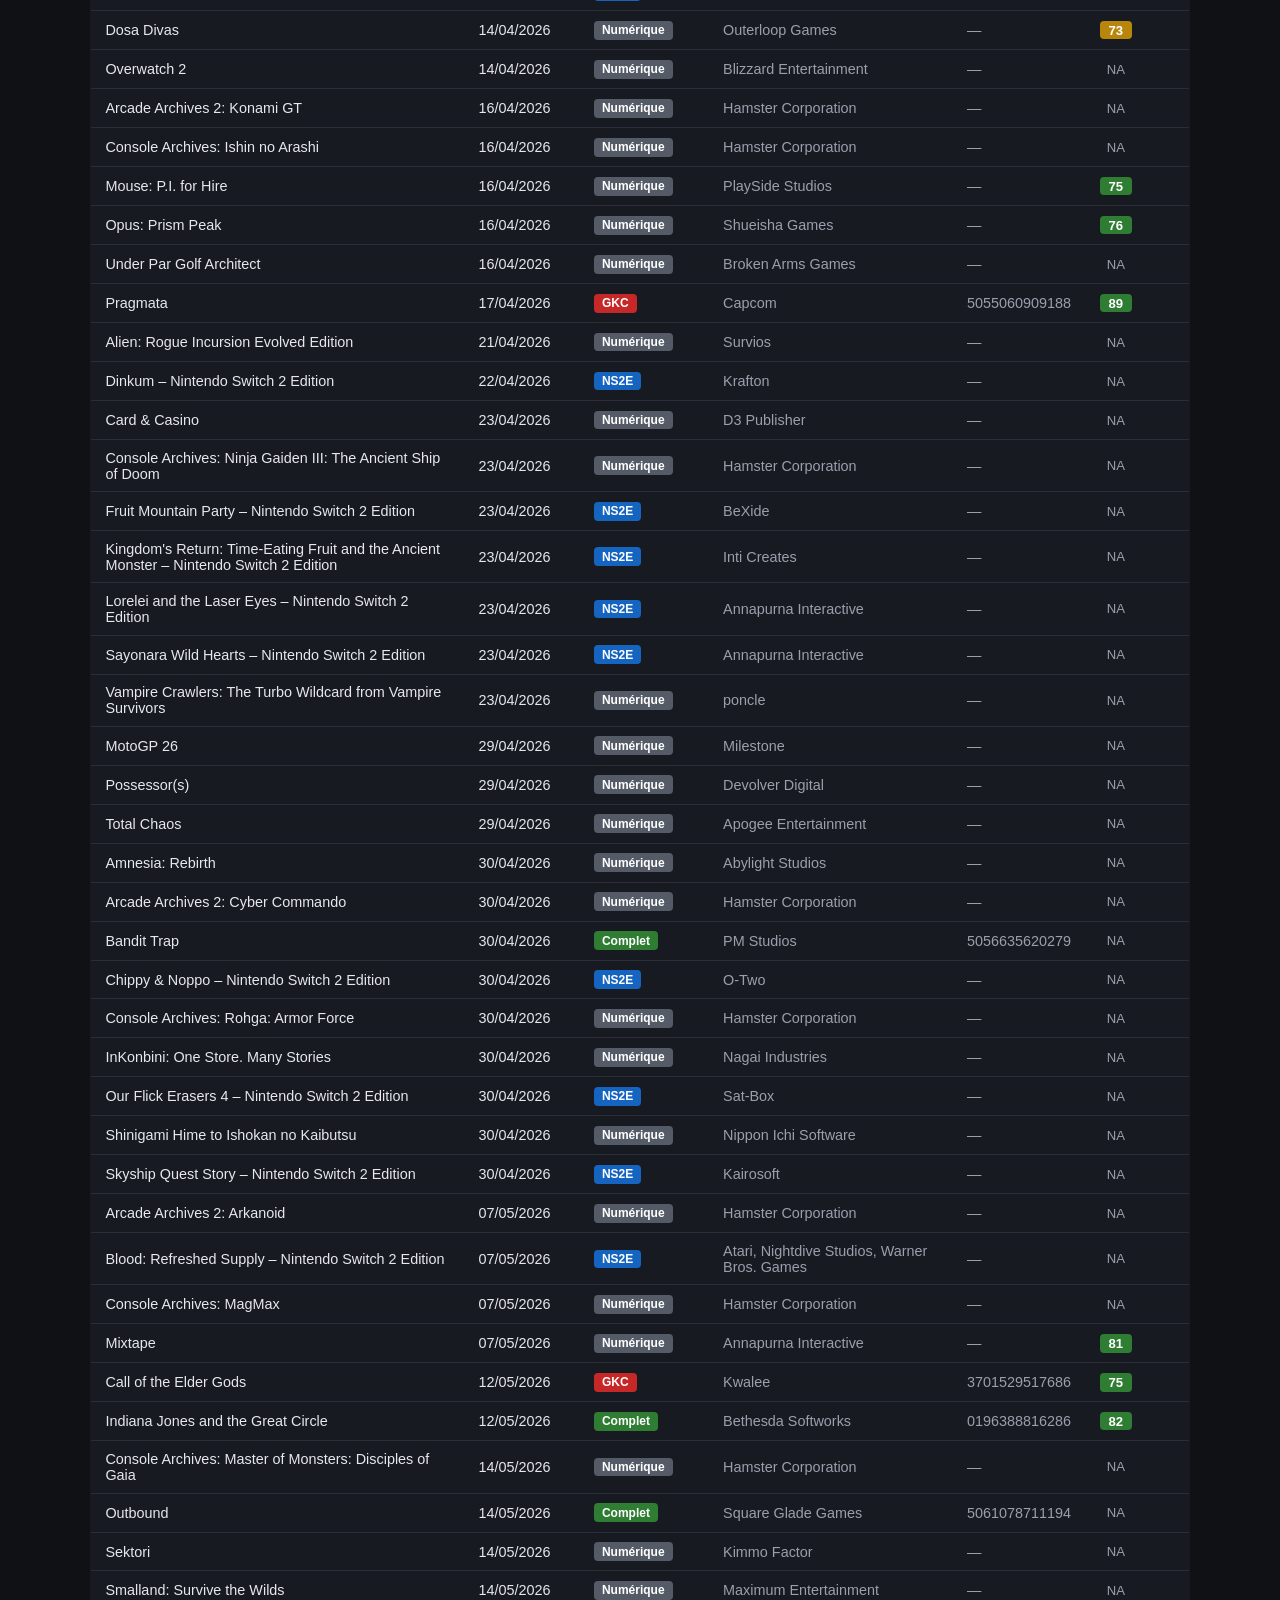
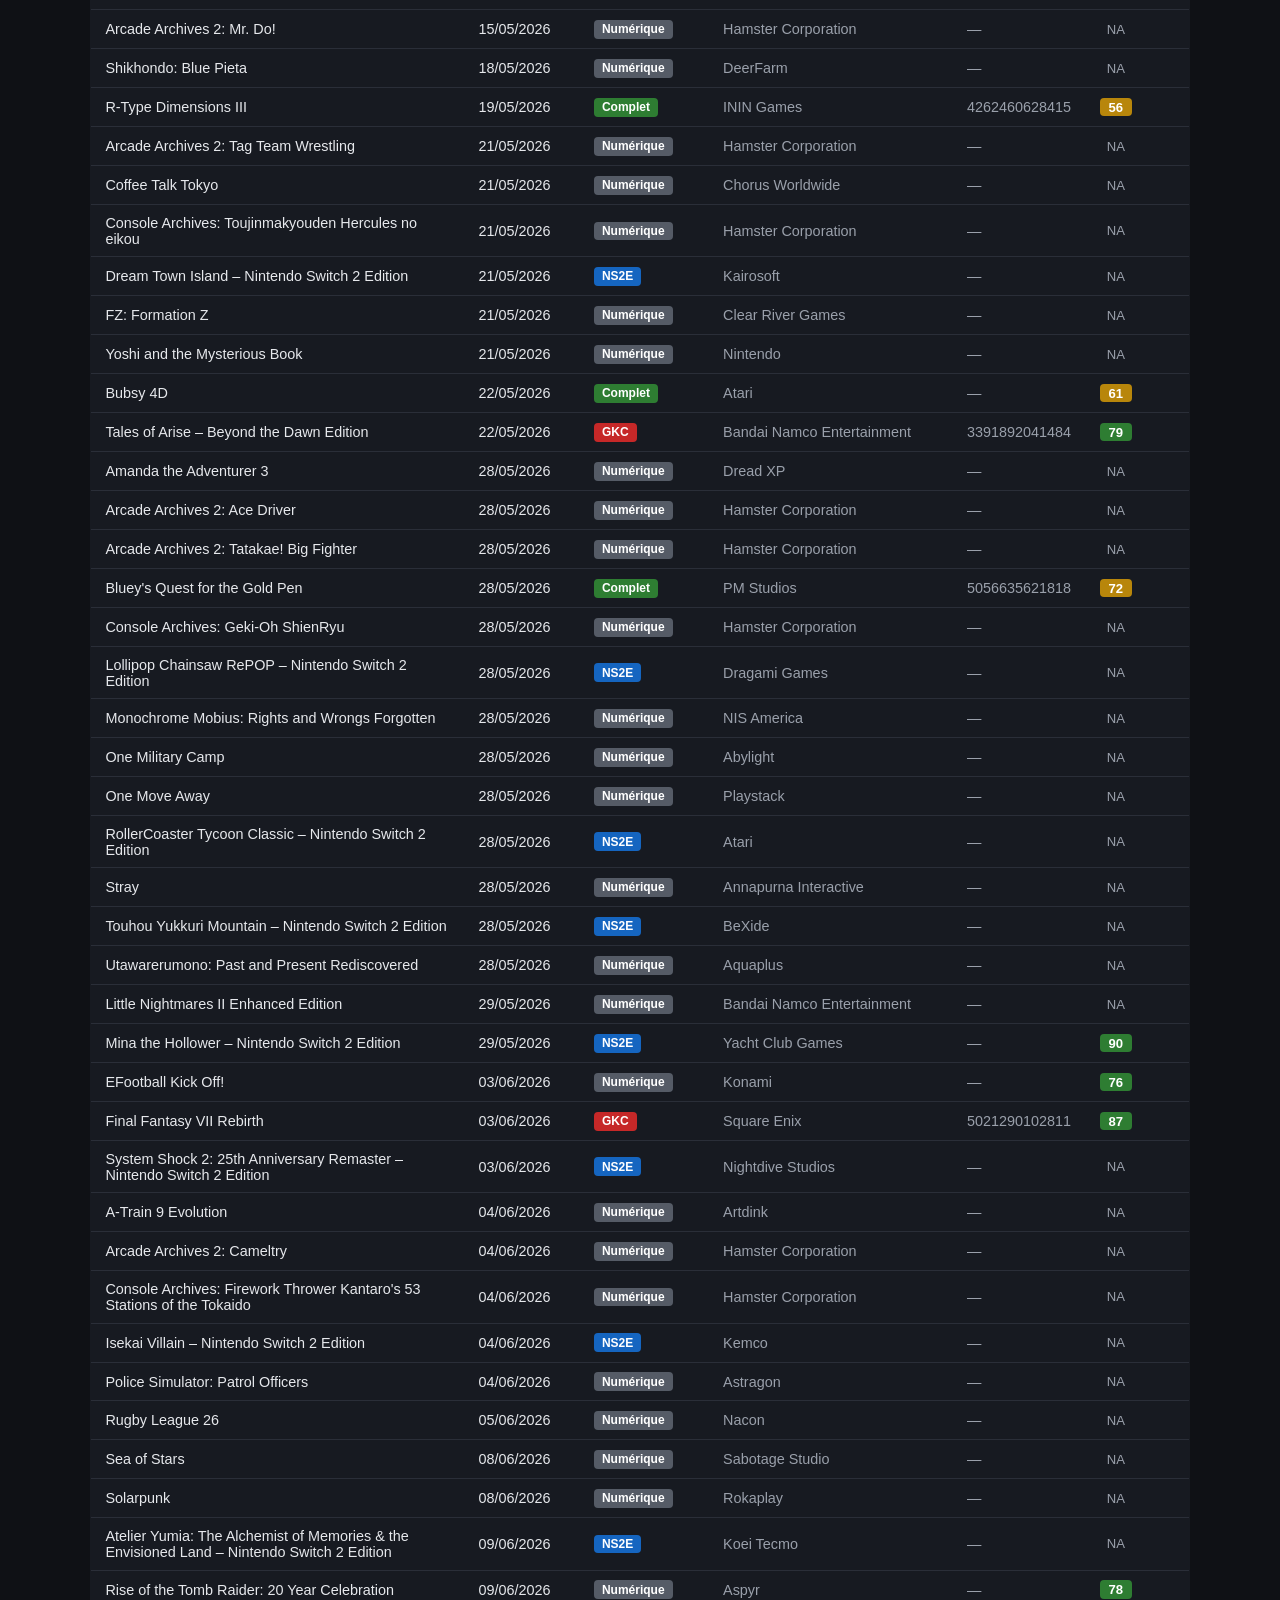
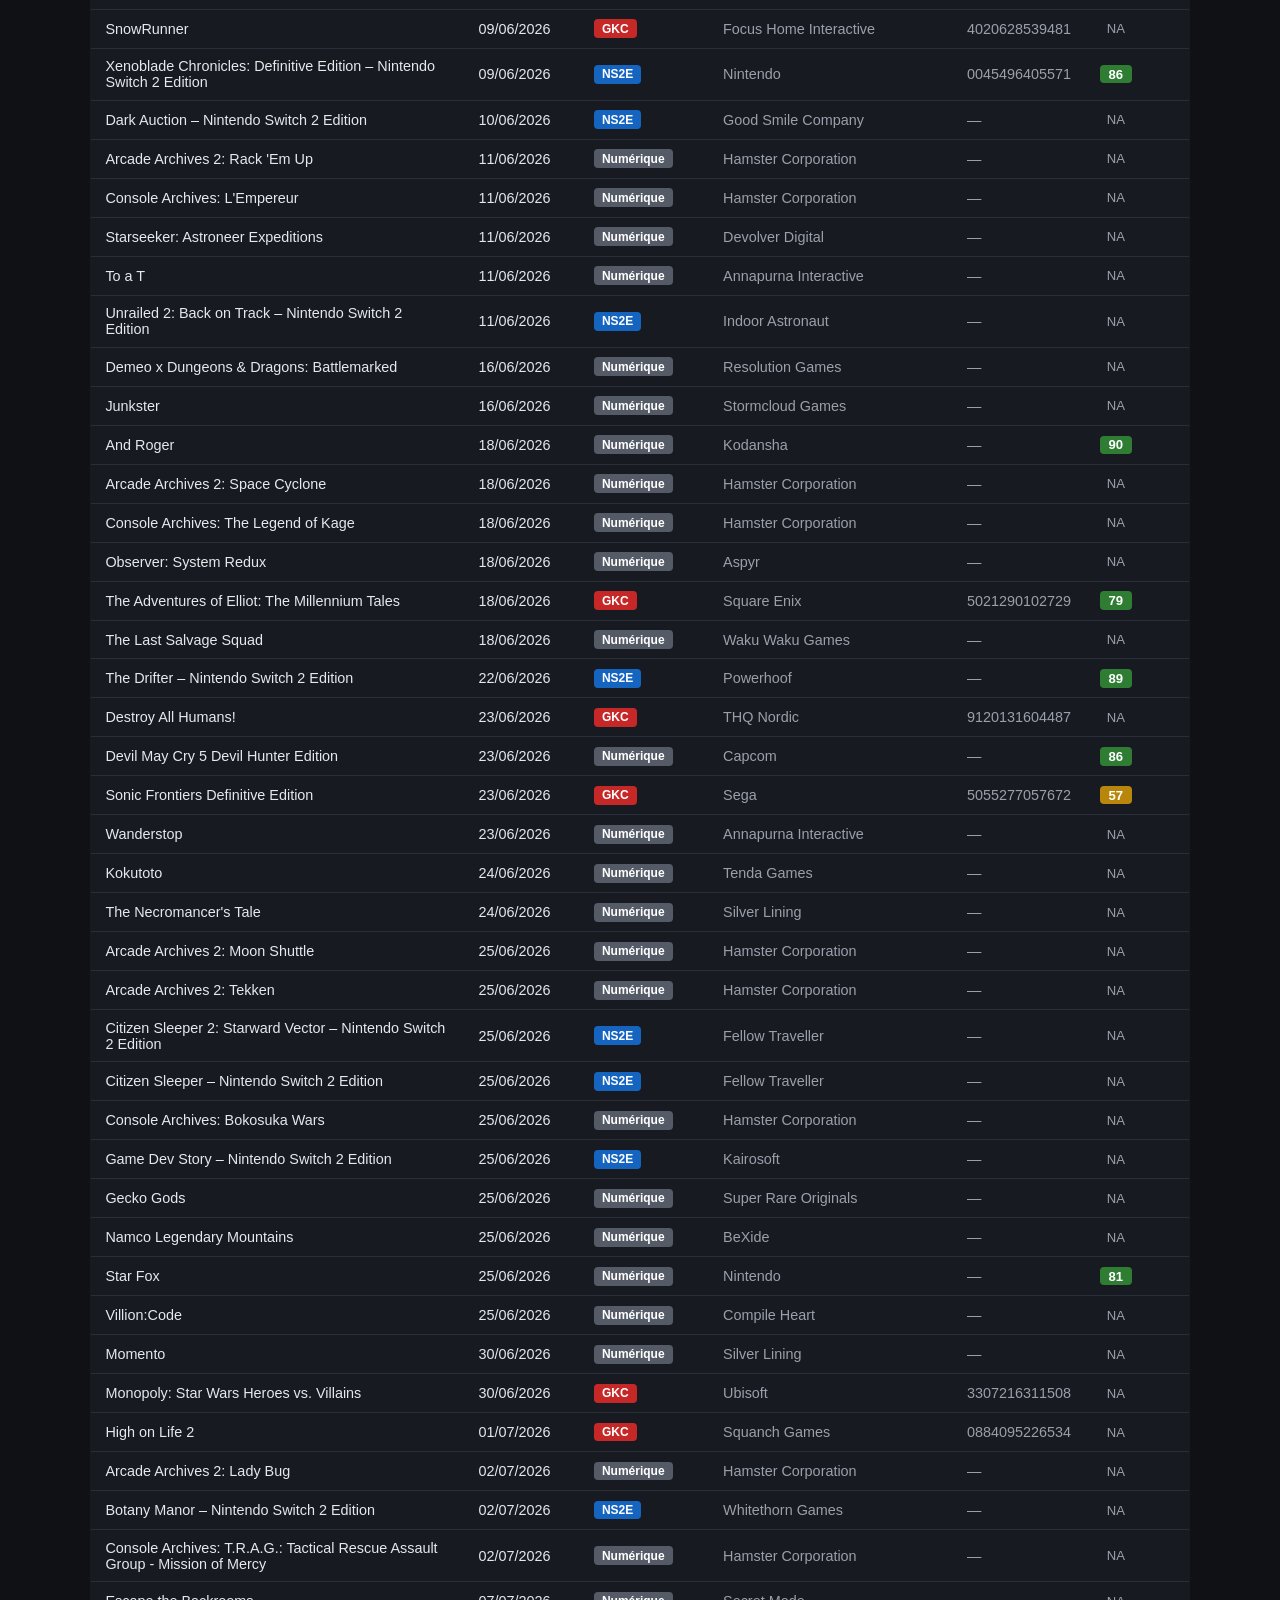
==== commit f54f4bde: "Add Metacritic scores and per-game detail pages - Rename the "Code" column header to "EAN" for clari" ====
--- a/index.html
+++ b/index.html
@@ -40,7 +40,8 @@
       <th data-key="date_sortie">Date de sortie</th>
       <th data-key="edition_physique">Édition physique</th>
       <th data-key="editeur">Éditeur</th>
-      <th data-key="code">Code</th>
+      <th data-key="code">EAN</th>
+      <th data-key="metacritic">Metacritic</th>
     </tr>
   </thead>
   <tbody id="games-body"></tbody>
--- a/style.css
+++ b/style.css
@@ -136,6 +136,32 @@
   color: var(--text-dim);
 }
 
+.game-link {
+  color: var(--text);
+  text-decoration: none;
+  font-weight: 500;
+}
+
+.game-link:hover {
+  color: var(--accent);
+  text-decoration: underline;
+}
+
+.mc-score {
+  display: inline-block;
+  min-width: 2rem;
+  text-align: center;
+  padding: 0.1rem 0.4rem;
+  border-radius: 4px;
+  font-size: 0.82rem;
+  font-weight: 600;
+}
+
+.mc-good { background: #2e7d32; color: #fff; }
+.mc-mixed { background: #b8860b; color: #fff; }
+.mc-bad { background: #b71c1c; color: #fff; }
+.mc-na { background: transparent; color: var(--text-dim); font-weight: 400; }
+
 footer {
   max-width: 1100px;
   margin: 1.5rem auto 0;
@@ -147,3 +173,66 @@
 @media (max-width: 700px) {
   .cell-editeur, th[data-key="editeur"] { display: none; }
 }
+
+.back-link {
+  display: inline-block;
+  color: var(--text-dim);
+  text-decoration: none;
+  font-size: 0.9rem;
+}
+
+.back-link:hover { color: var(--text); }
+
+.game-detail {
+  max-width: 800px;
+  margin: 1rem auto 3rem;
+}
+
+.game-detail h1 {
+  font-size: 1.8rem;
+  margin: 0 0 1rem;
+}
+
+.detail-meta {
+  display: flex;
+  align-items: center;
+  gap: 0.6rem;
+  margin-bottom: 1.5rem;
+}
+
+.detail-block {
+  background: var(--panel);
+  border: 1px solid var(--border);
+  border-radius: 8px;
+  padding: 1.2rem 1.4rem;
+  margin-bottom: 1.2rem;
+}
+
+.detail-block h2 {
+  margin: 0 0 0.7rem;
+  font-size: 0.85rem;
+  text-transform: uppercase;
+  letter-spacing: 0.04em;
+  color: var(--text-dim);
+}
+
+.detail-block p {
+  margin: 0;
+  line-height: 1.6;
+}
+
+.detail-grid {
+  display: grid;
+  grid-template-columns: auto 1fr;
+  gap: 0.5rem 1.2rem;
+  margin: 0;
+}
+
+.detail-grid dt {
+  color: var(--text-dim);
+  font-size: 0.85rem;
+}
+
+.detail-grid dd {
+  margin: 0;
+}
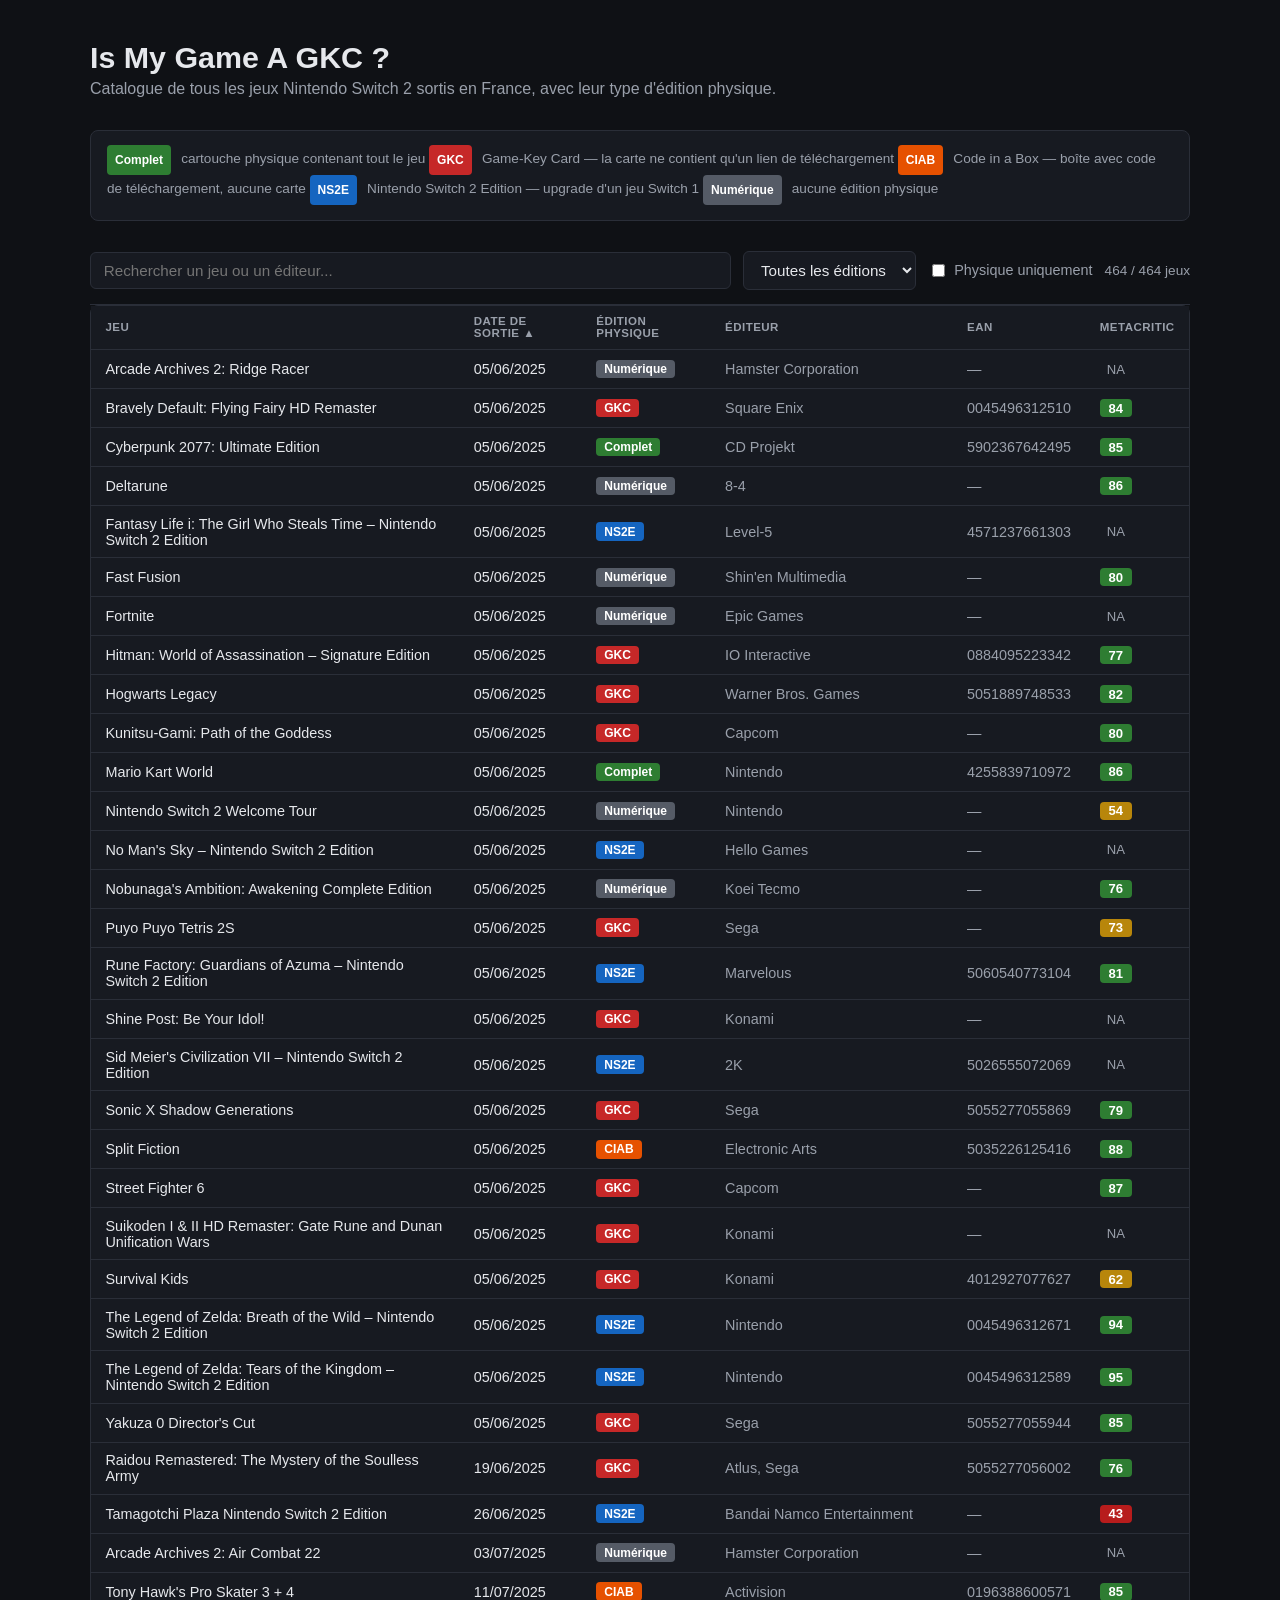
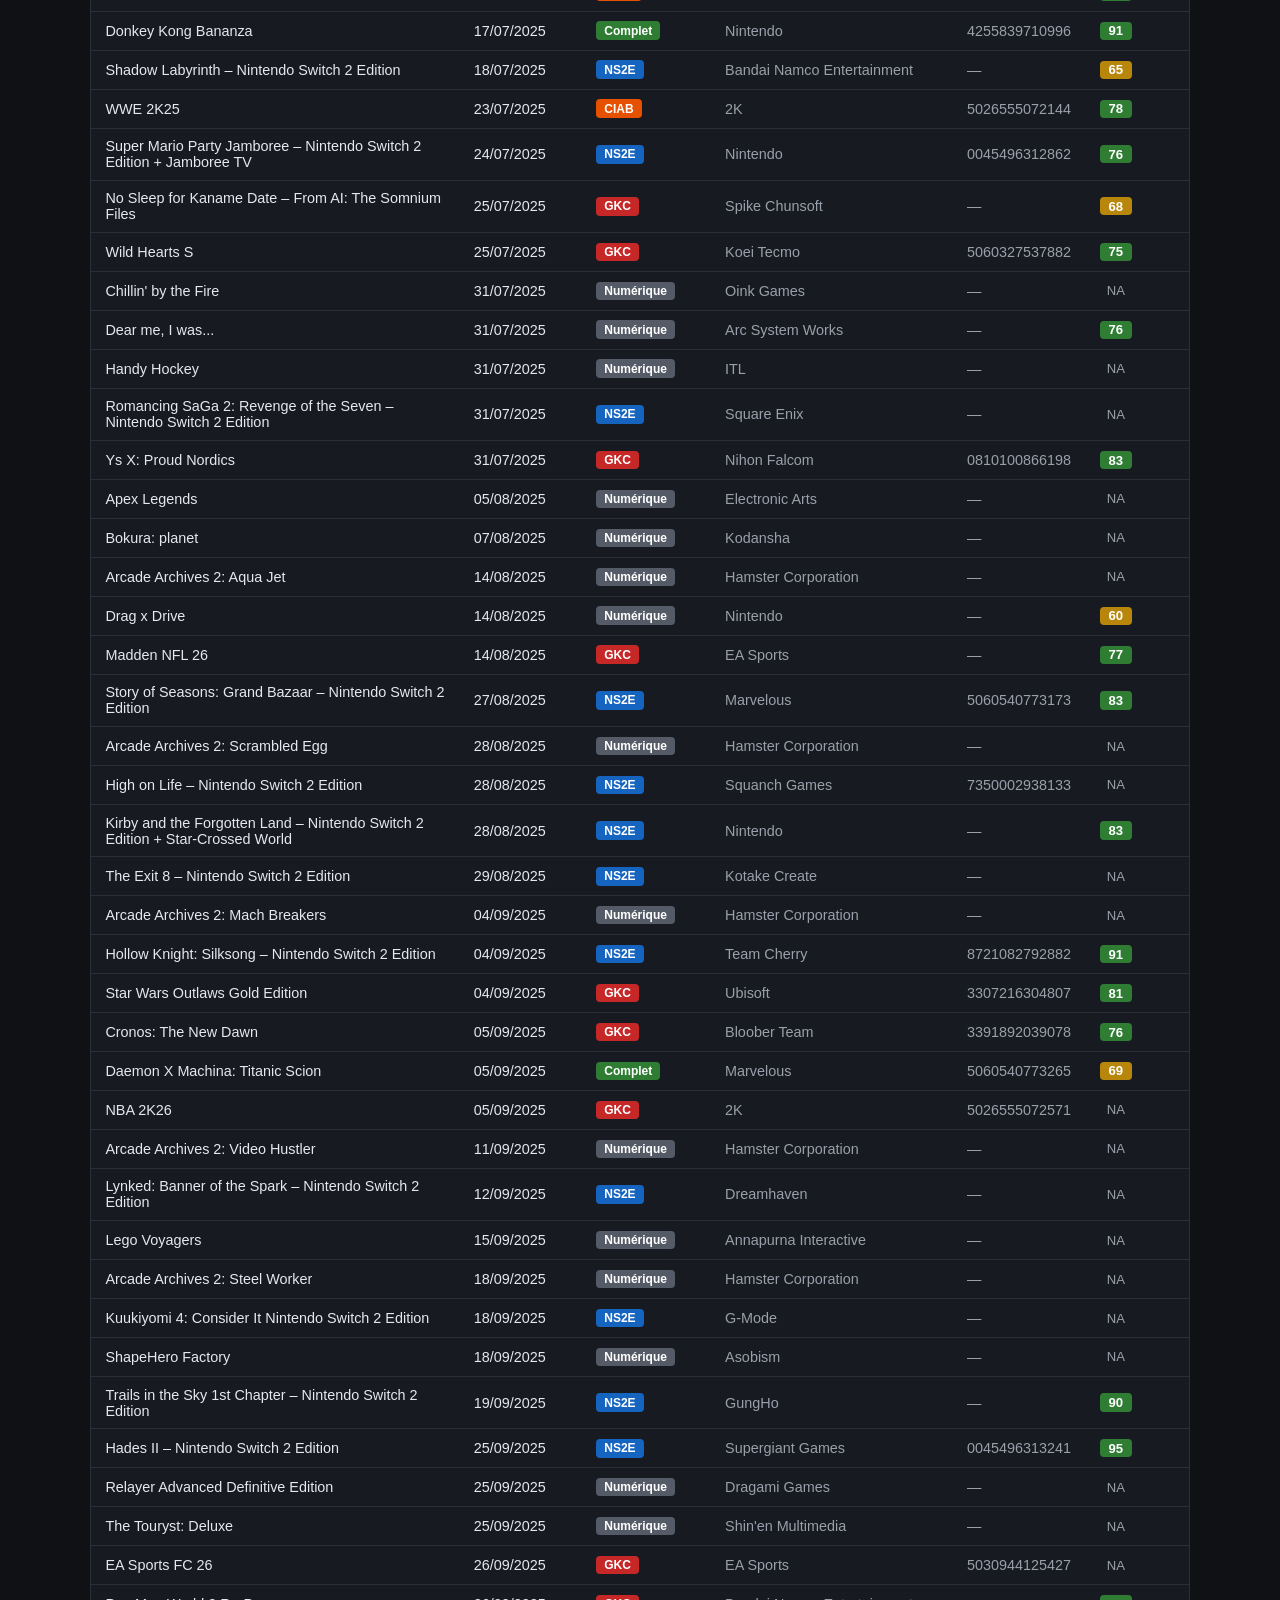
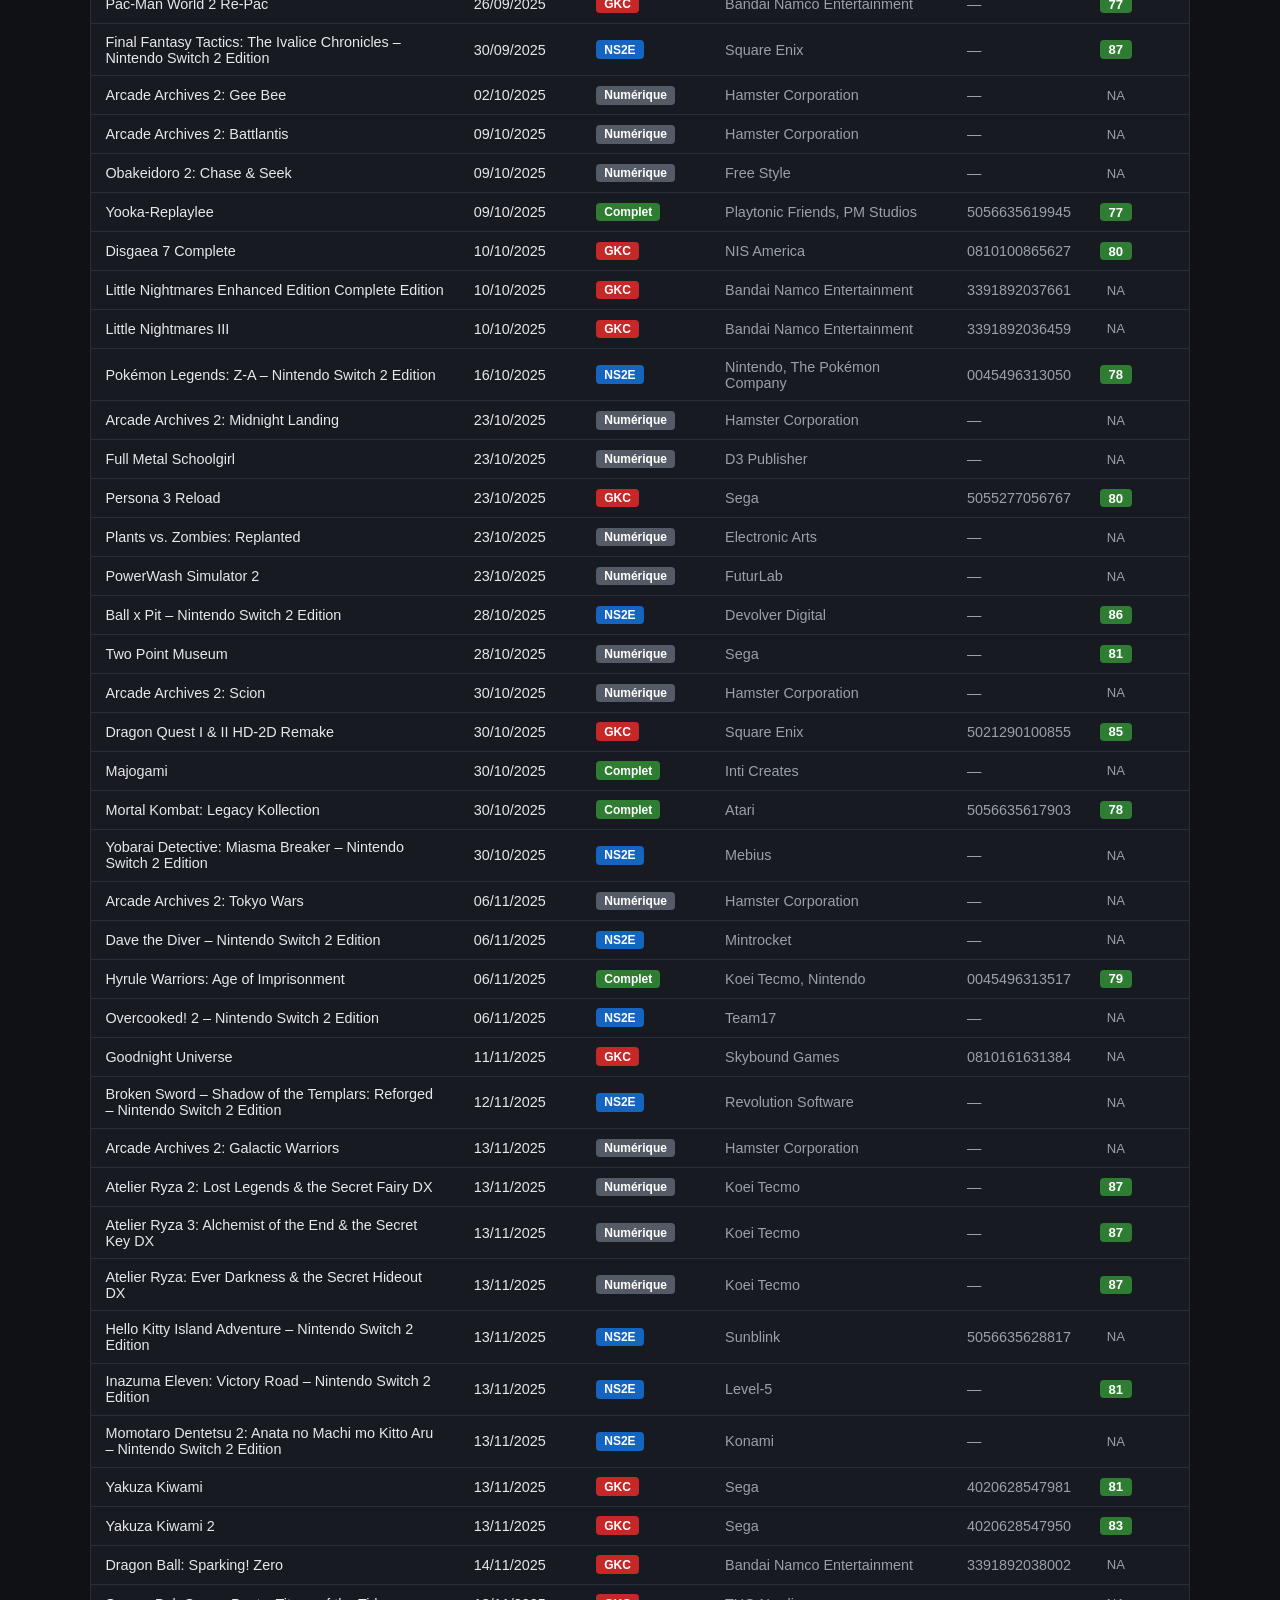
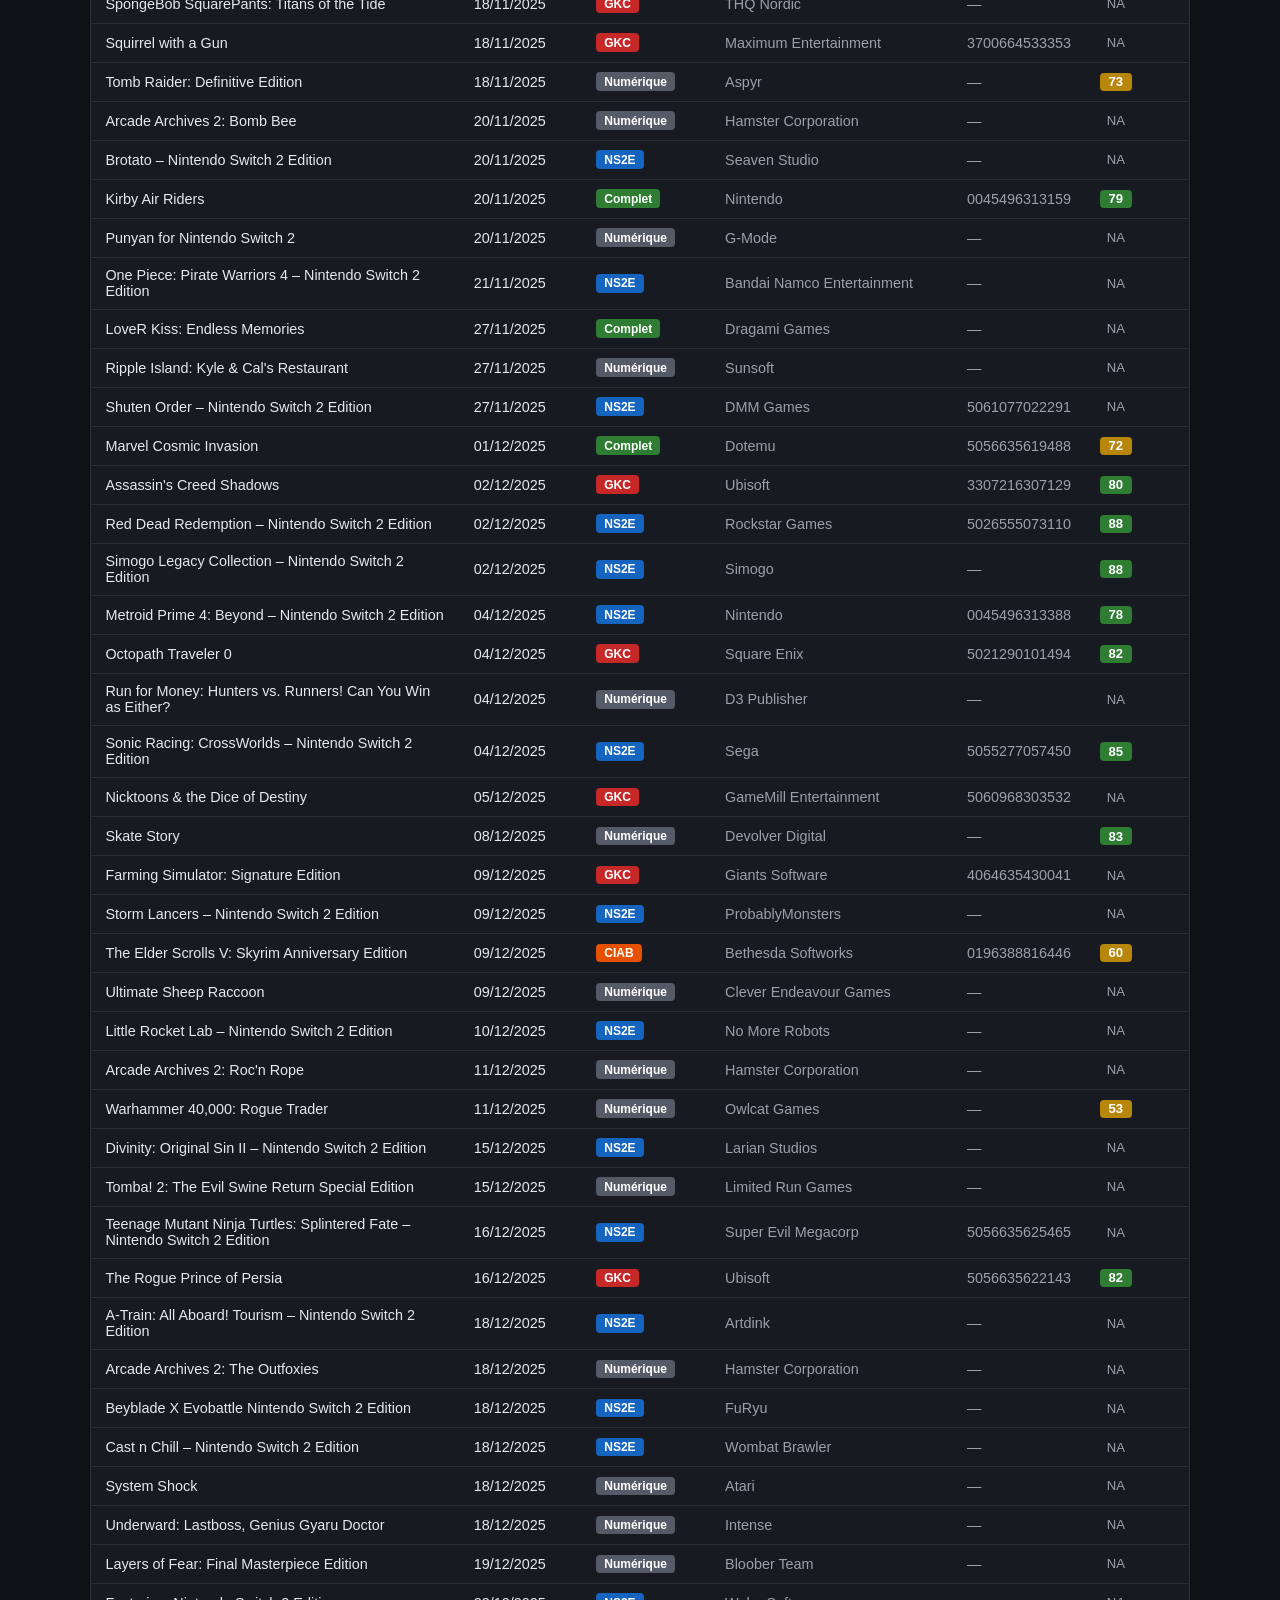
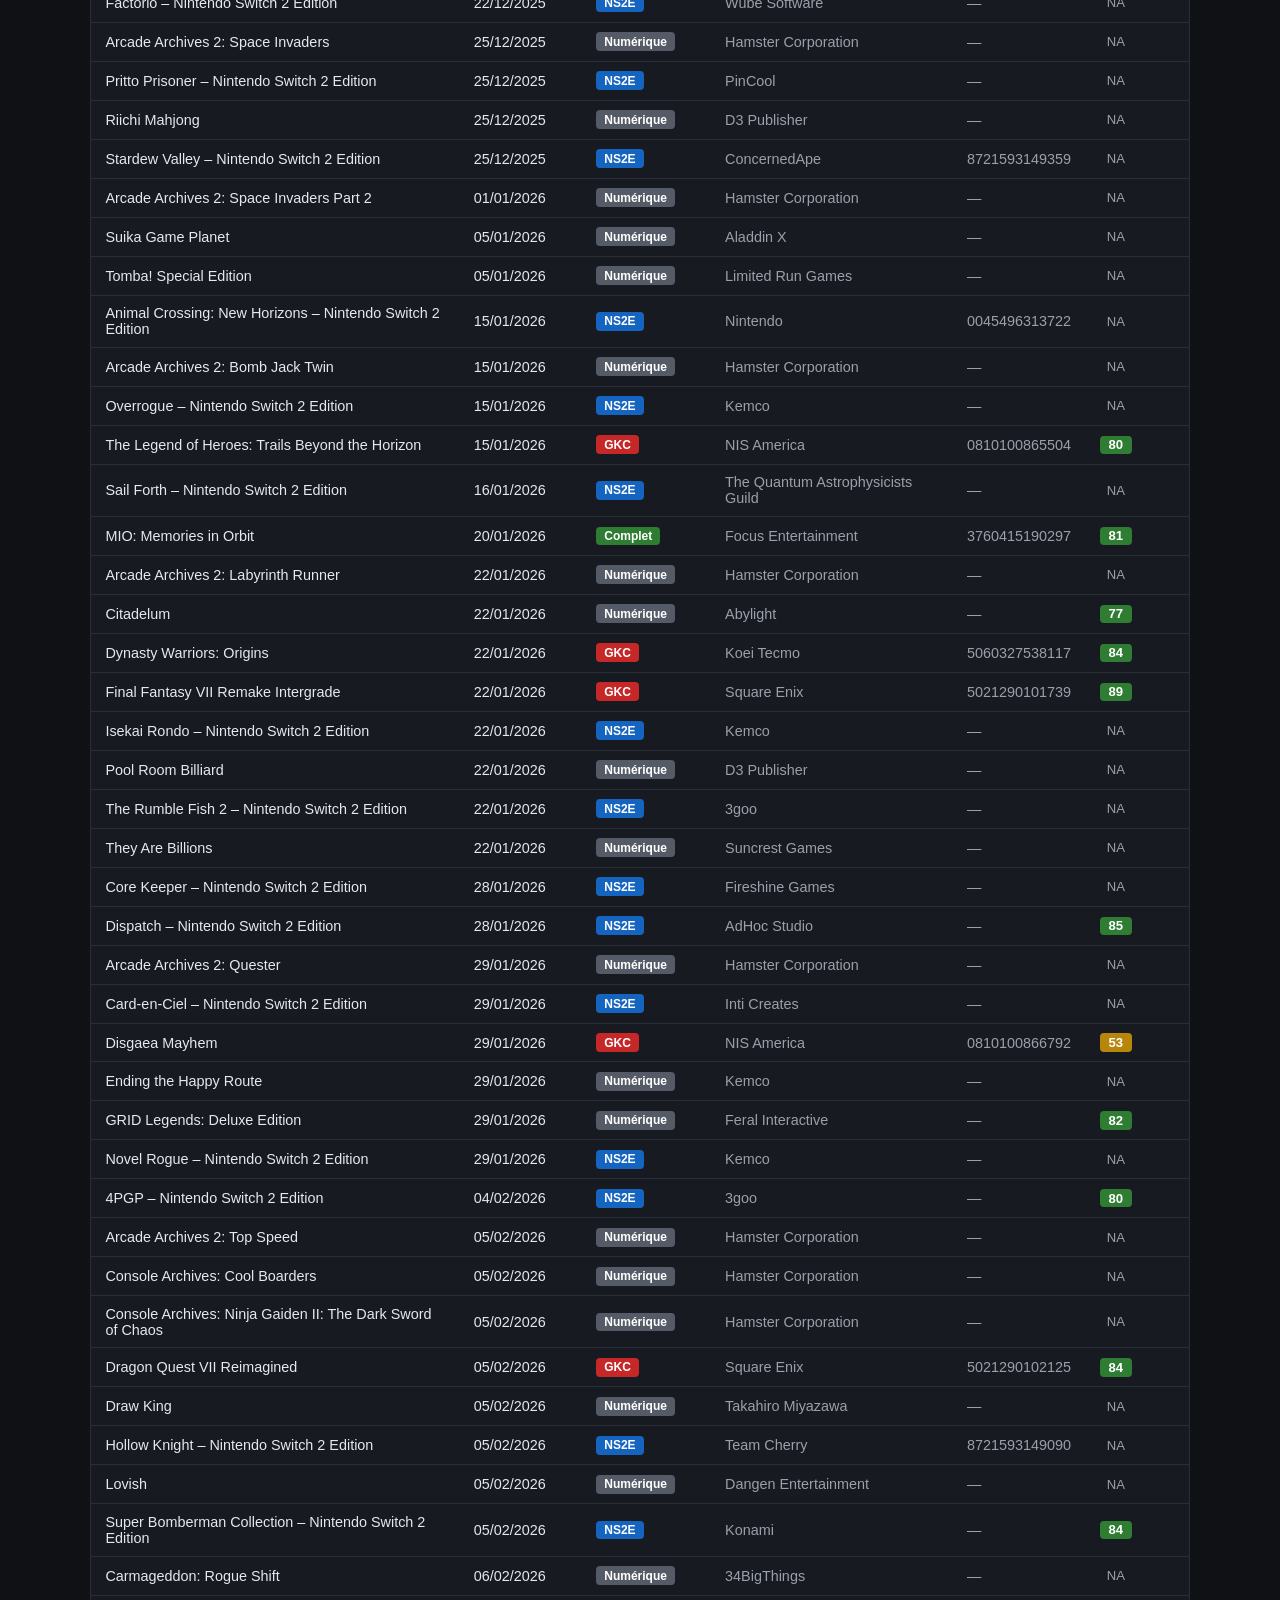
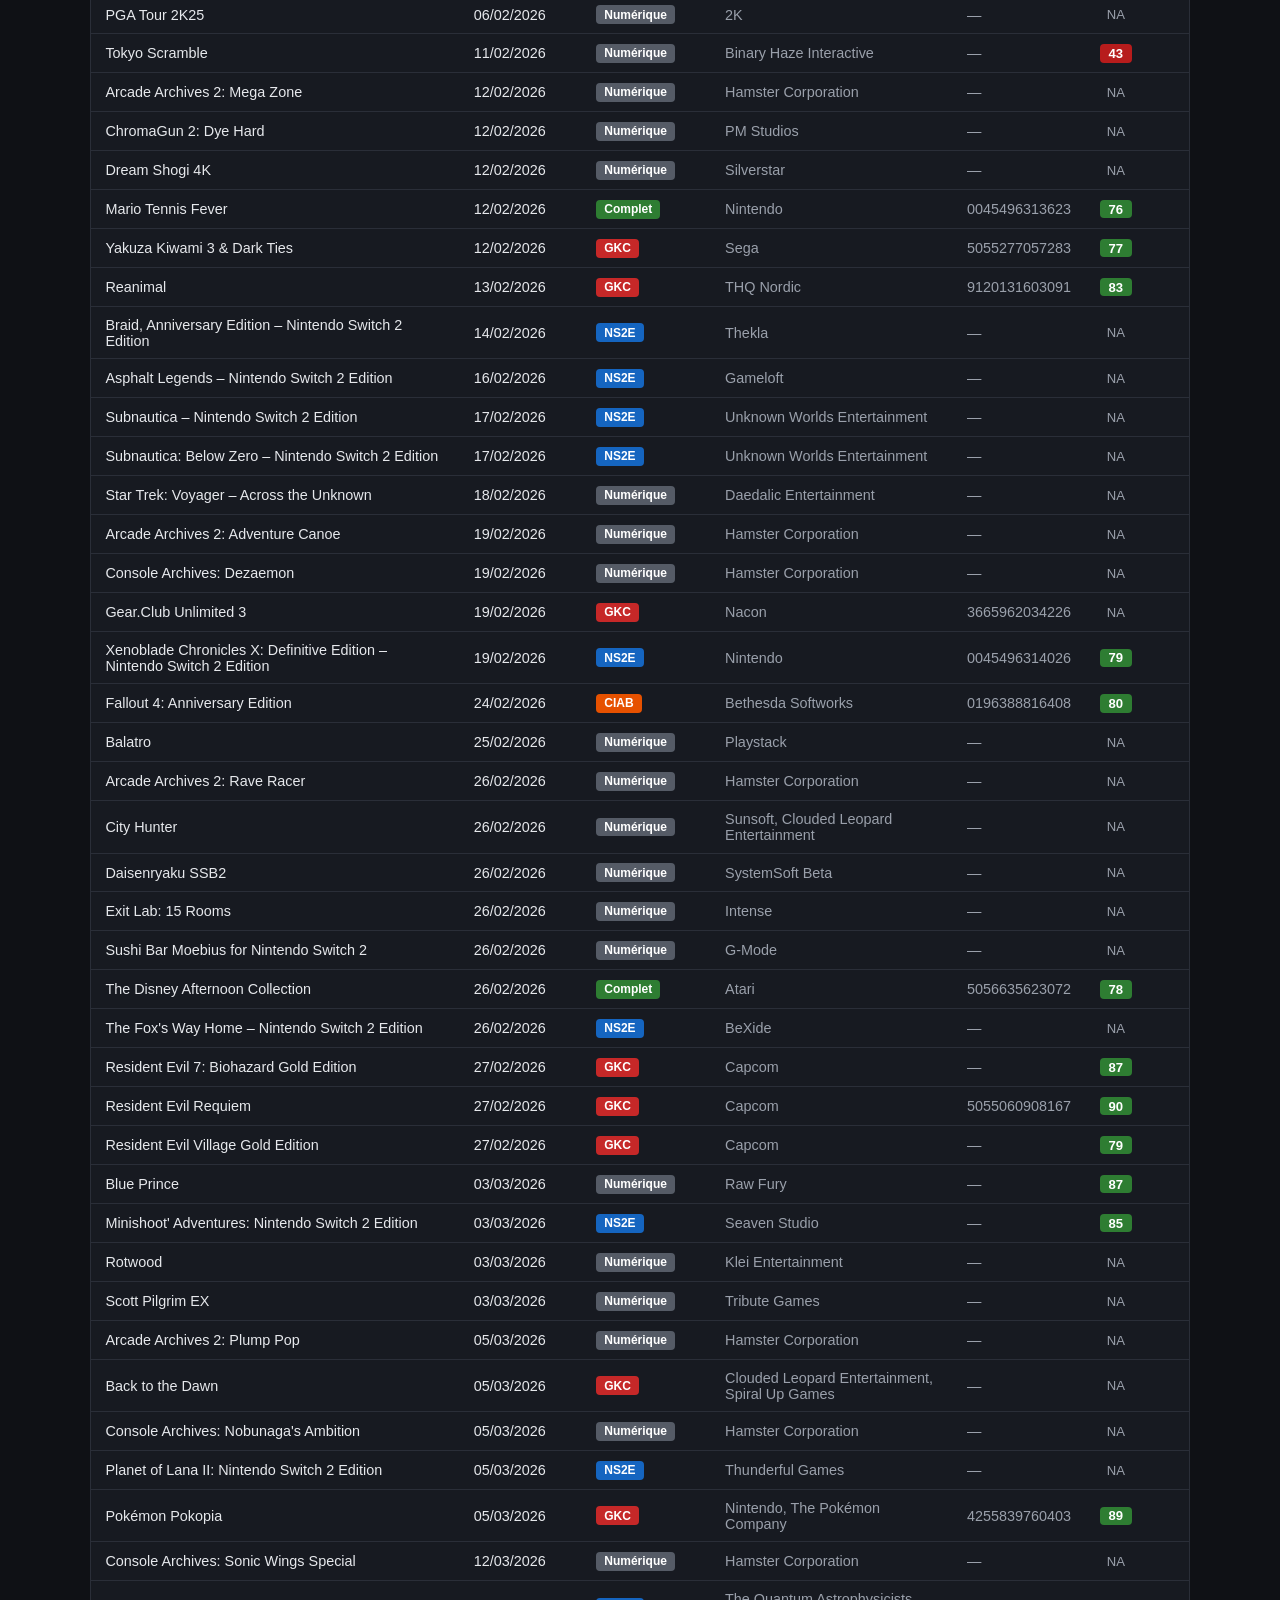
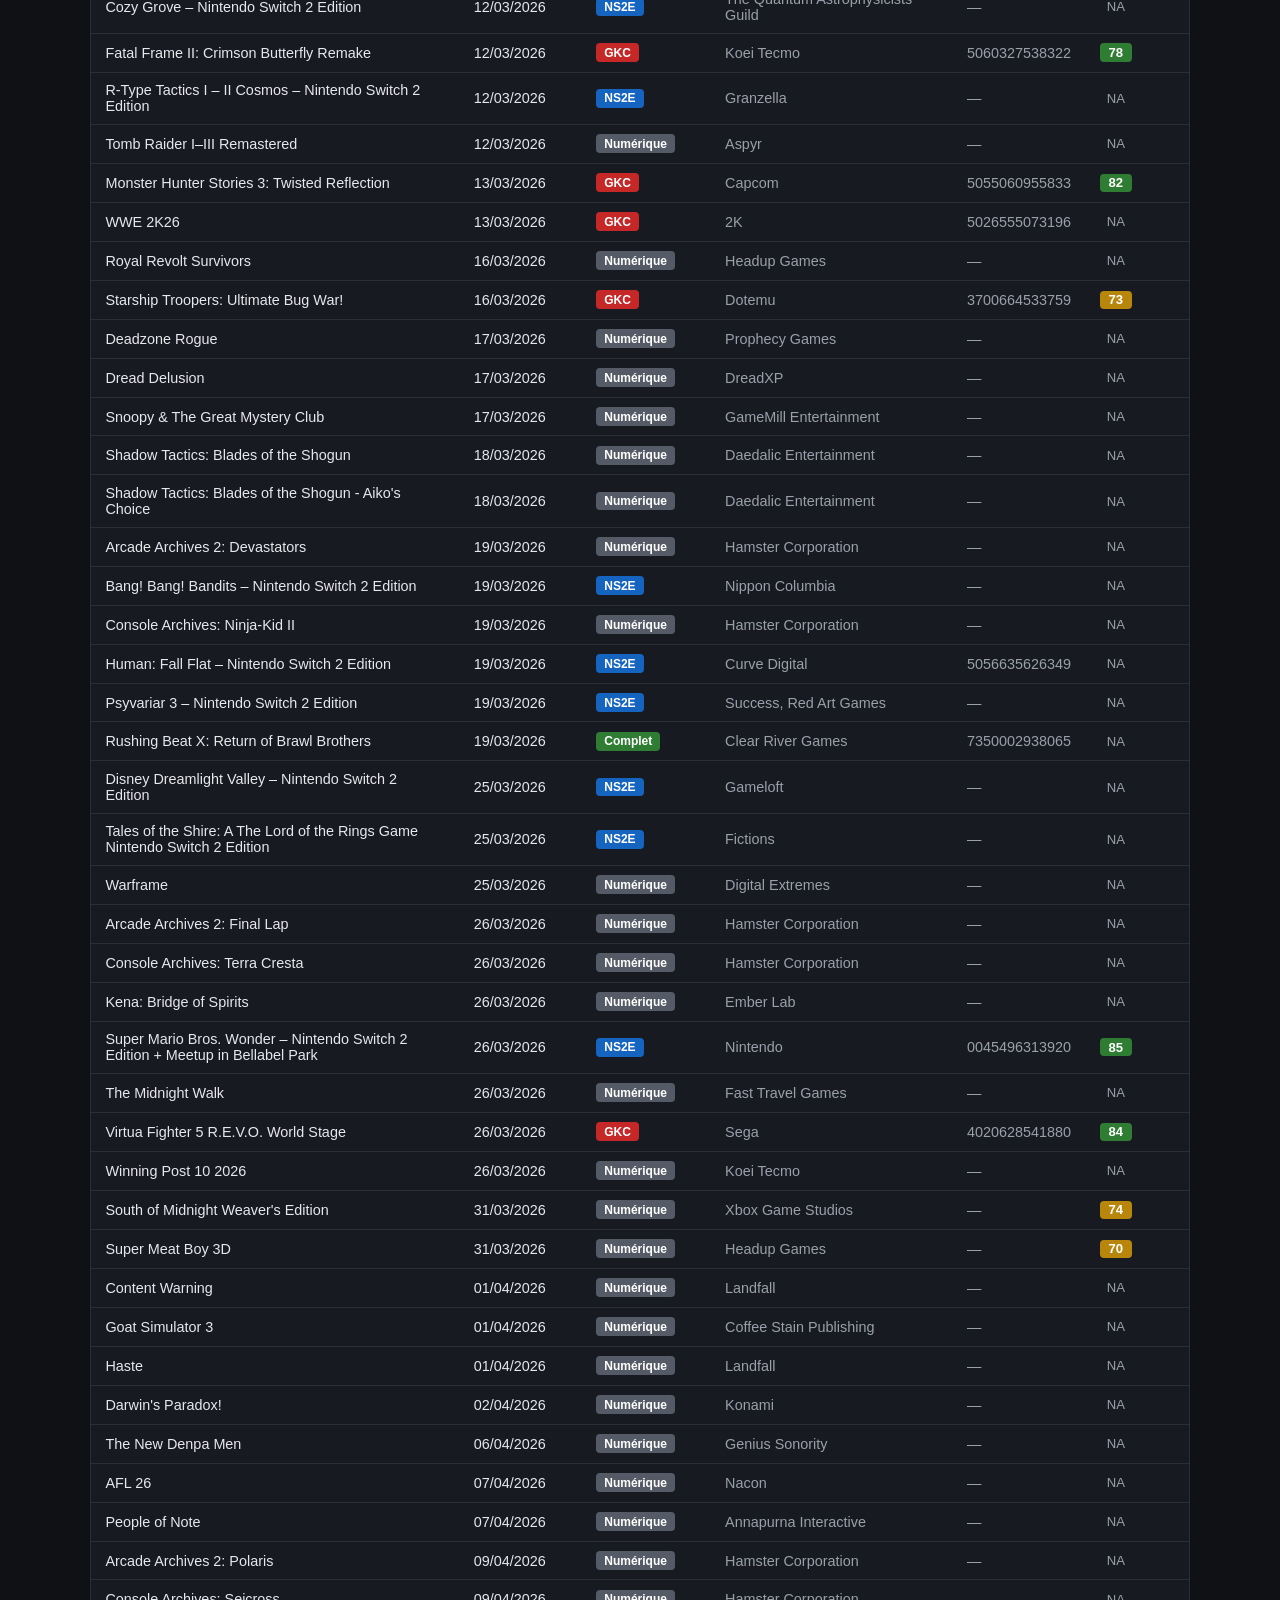
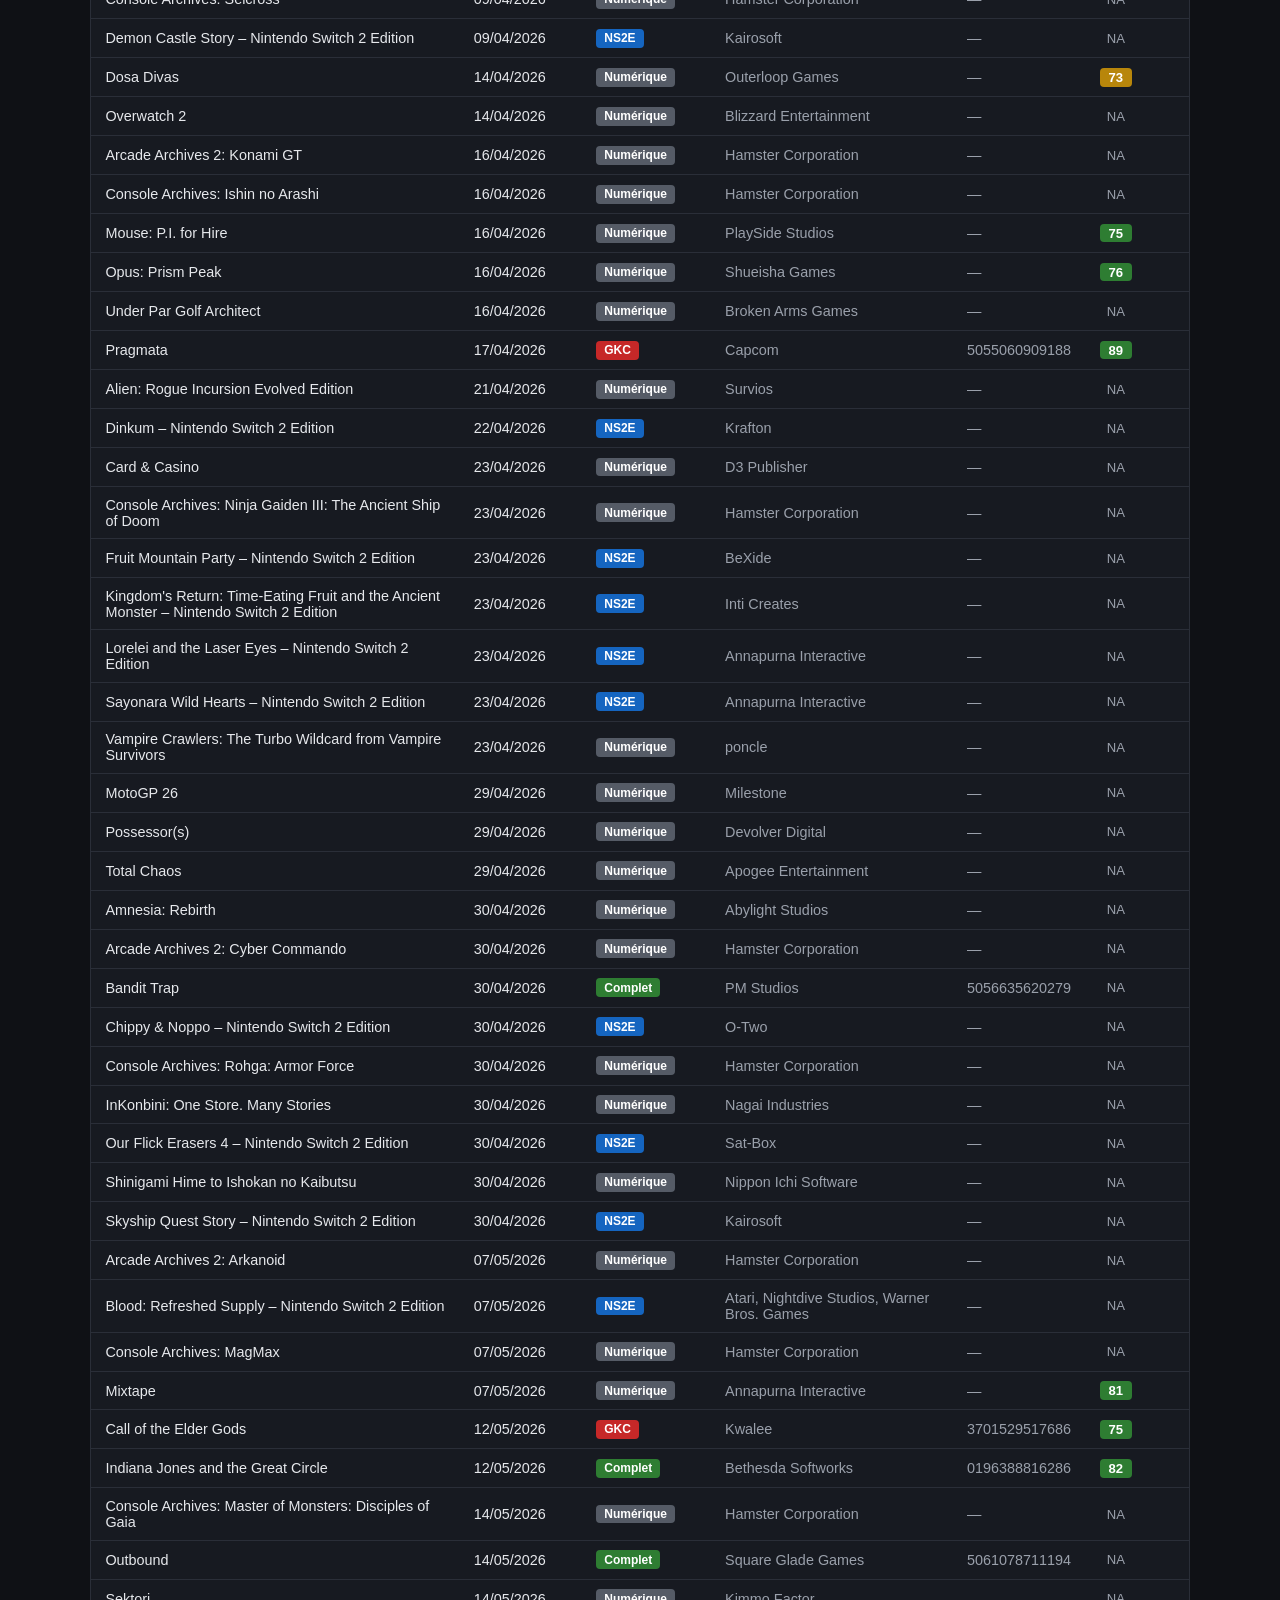
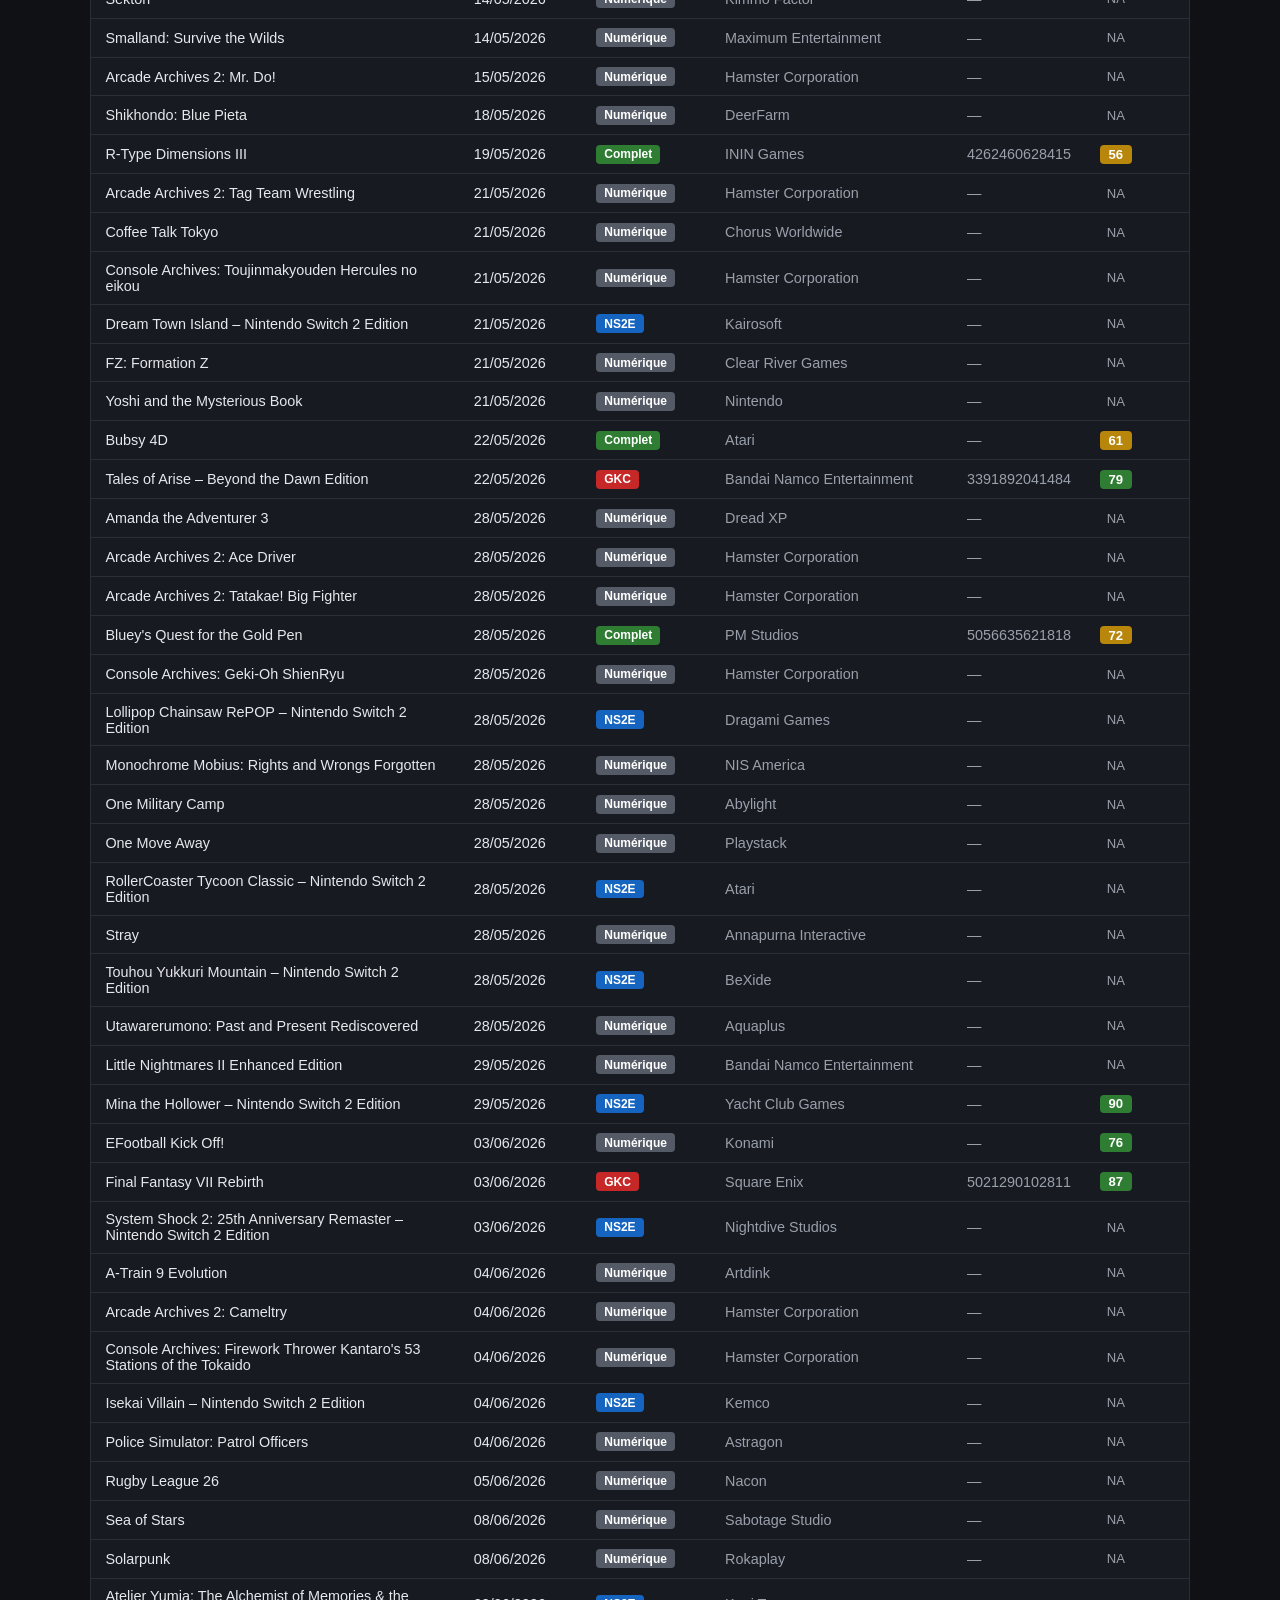
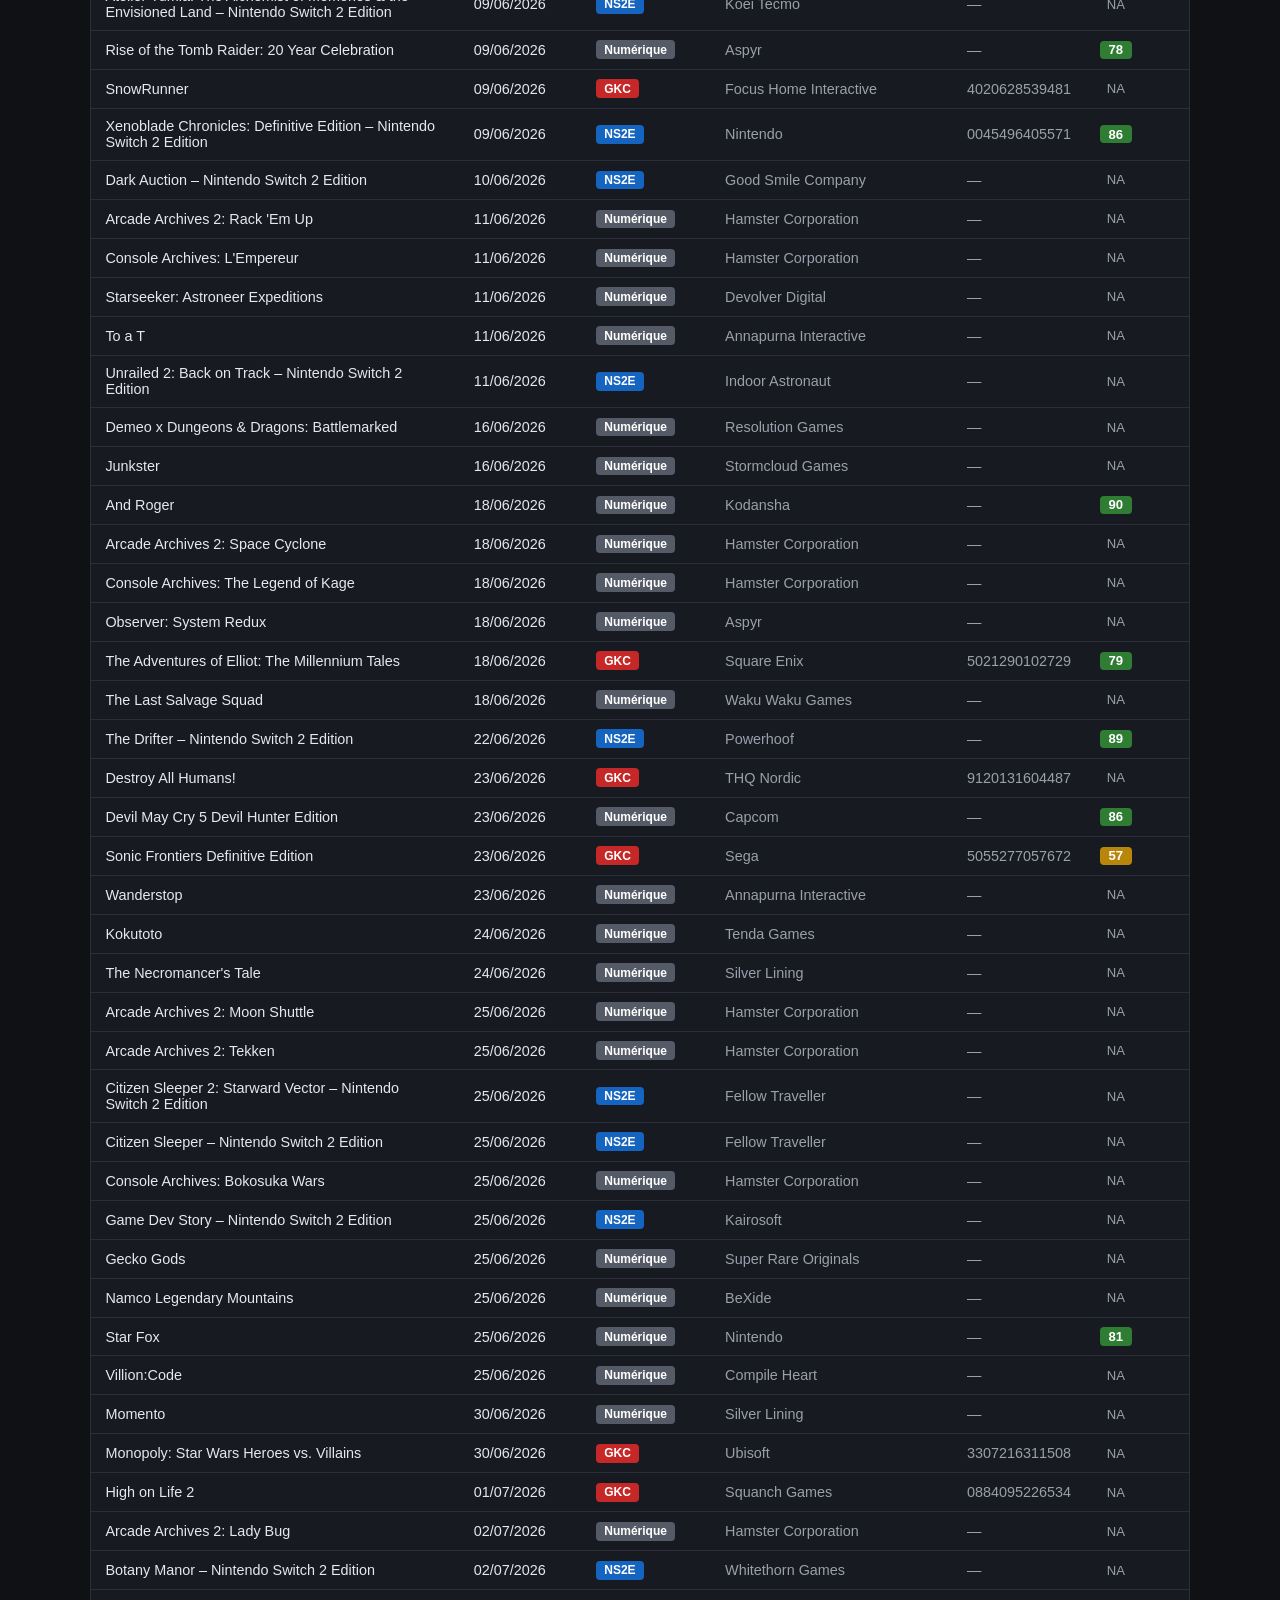
==== commit 8c3988b5: "Fix XSS findings and apply UI/UX recommendations Security: - Escape all externally-sourced game fiel" ====
--- a/index.html
+++ b/index.html
@@ -4,6 +4,11 @@
 <meta charset="UTF-8">
 <meta name="viewport" content="width=device-width, initial-scale=1.0">
 <title>Is My Game A GKC ? — Catalogue Switch 2 (France)</title>
+<meta name="description" content="Catalogue de tous les jeux Nintendo Switch 2 sortis en France : date de sortie, type d'édition physique (GKC, Code in a Box, complet, Nintendo Switch 2 Edition), score Metacritic.">
+<meta property="og:title" content="Is My Game A GKC ?">
+<meta property="og:description" content="Catalogue de tous les jeux Nintendo Switch 2 sortis en France, avec leur type d'édition physique.">
+<meta property="og:type" content="website">
+<link rel="icon" href="data:image/svg+xml,%3Csvg xmlns='http://www.w3.org/2000/svg' viewBox='0 0 100 100'%3E%3Ctext y='.9em' font-size='90'%3E%F0%9F%8E%AE%3C/text%3E%3C/svg%3E">
 <link rel="stylesheet" href="style.css">
 </head>
 <body>
@@ -30,6 +35,10 @@
     <option value="NS2E">NS2E</option>
     <option value="Numerique">Numérique</option>
   </select>
+  <label class="checkbox-label">
+    <input type="checkbox" id="filter-physical">
+    Physique uniquement
+  </label>
   <span id="result-count" class="result-count"></span>
 </section>
 
--- a/style.css
+++ b/style.css
@@ -62,14 +62,36 @@
 .badge-numerique { background: #555b66; }
 
 .controls {
-  max-width: 1100px;
-  margin: 1.2rem auto;
+  position: sticky;
+  top: 0;
+  z-index: 30;
+  background: var(--bg);
+  max-width: 1100px;
+  margin: 0 auto;
+  padding: 0.9rem 0;
+  border-bottom: 1px solid var(--border);
   display: flex;
   gap: 0.75rem;
   align-items: center;
   flex-wrap: wrap;
 }
 
+.checkbox-label {
+  display: flex;
+  align-items: center;
+  gap: 0.4rem;
+  color: var(--text-dim);
+  font-size: 0.9rem;
+  cursor: pointer;
+  user-select: none;
+  white-space: nowrap;
+}
+
+.checkbox-label input {
+  accent-color: var(--accent);
+  cursor: pointer;
+}
+
 #search {
   flex: 1;
   min-width: 220px;
@@ -100,11 +122,11 @@
   max-width: 1100px;
   margin: 0 auto;
   width: 100%;
-  border-collapse: collapse;
+  border-collapse: separate;
+  border-spacing: 0;
   background: var(--panel);
   border: 1px solid var(--border);
   border-radius: 8px;
-  overflow: hidden;
 }
 
 th, td {
@@ -122,11 +144,14 @@
   letter-spacing: 0.04em;
   user-select: none;
   position: sticky;
-  top: 0;
+  top: var(--sticky-offset, 60px);
   background: var(--panel);
 }
 
 th:hover { color: var(--text); }
+
+th.sort-asc::after { content: " \25B2"; }
+th.sort-desc::after { content: " \25BC"; }
 
 tbody tr:hover {
   background: rgba(255,255,255,0.03);
@@ -171,7 +196,53 @@
 }
 
 @media (max-width: 700px) {
-  .cell-editeur, th[data-key="editeur"] { display: none; }
+  table, thead, tbody, th, td, tr {
+    display: block;
+  }
+
+  thead {
+    display: none;
+  }
+
+  tbody tr {
+    border: 1px solid var(--border);
+    border-radius: 8px;
+    margin-bottom: 0.75rem;
+    padding: 0.3rem 0.9rem;
+    background: var(--panel);
+  }
+
+  td {
+    display: flex;
+    justify-content: space-between;
+    align-items: center;
+    gap: 0.75rem;
+    padding: 0.5rem 0;
+    border-bottom: 1px solid var(--border);
+    text-align: right;
+  }
+
+  td:last-child { border-bottom: none; }
+
+  td::before {
+    content: attr(data-label);
+    color: var(--text-dim);
+    font-size: 0.72rem;
+    text-transform: uppercase;
+    letter-spacing: 0.04em;
+    flex-shrink: 0;
+    text-align: left;
+  }
+
+  td[data-label="Jeu"] {
+    flex-direction: column;
+    align-items: flex-start;
+    text-align: left;
+  }
+
+  td[data-label="Jeu"]::before {
+    margin-bottom: 0.2rem;
+  }
 }
 
 .back-link {
@@ -236,3 +307,31 @@
 .detail-grid dd {
   margin: 0;
 }
+
+.eshop-link {
+  color: var(--accent);
+  text-decoration: none;
+  font-size: 0.85rem;
+  font-weight: 600;
+  margin-left: auto;
+}
+
+.eshop-link:hover {
+  text-decoration: underline;
+}
+
+.video-wrapper {
+  position: relative;
+  width: 100%;
+  padding-top: 56.25%;
+}
+
+.video-wrapper iframe {
+  position: absolute;
+  top: 0;
+  left: 0;
+  width: 100%;
+  height: 100%;
+  border: 0;
+  border-radius: 4px;
+}
